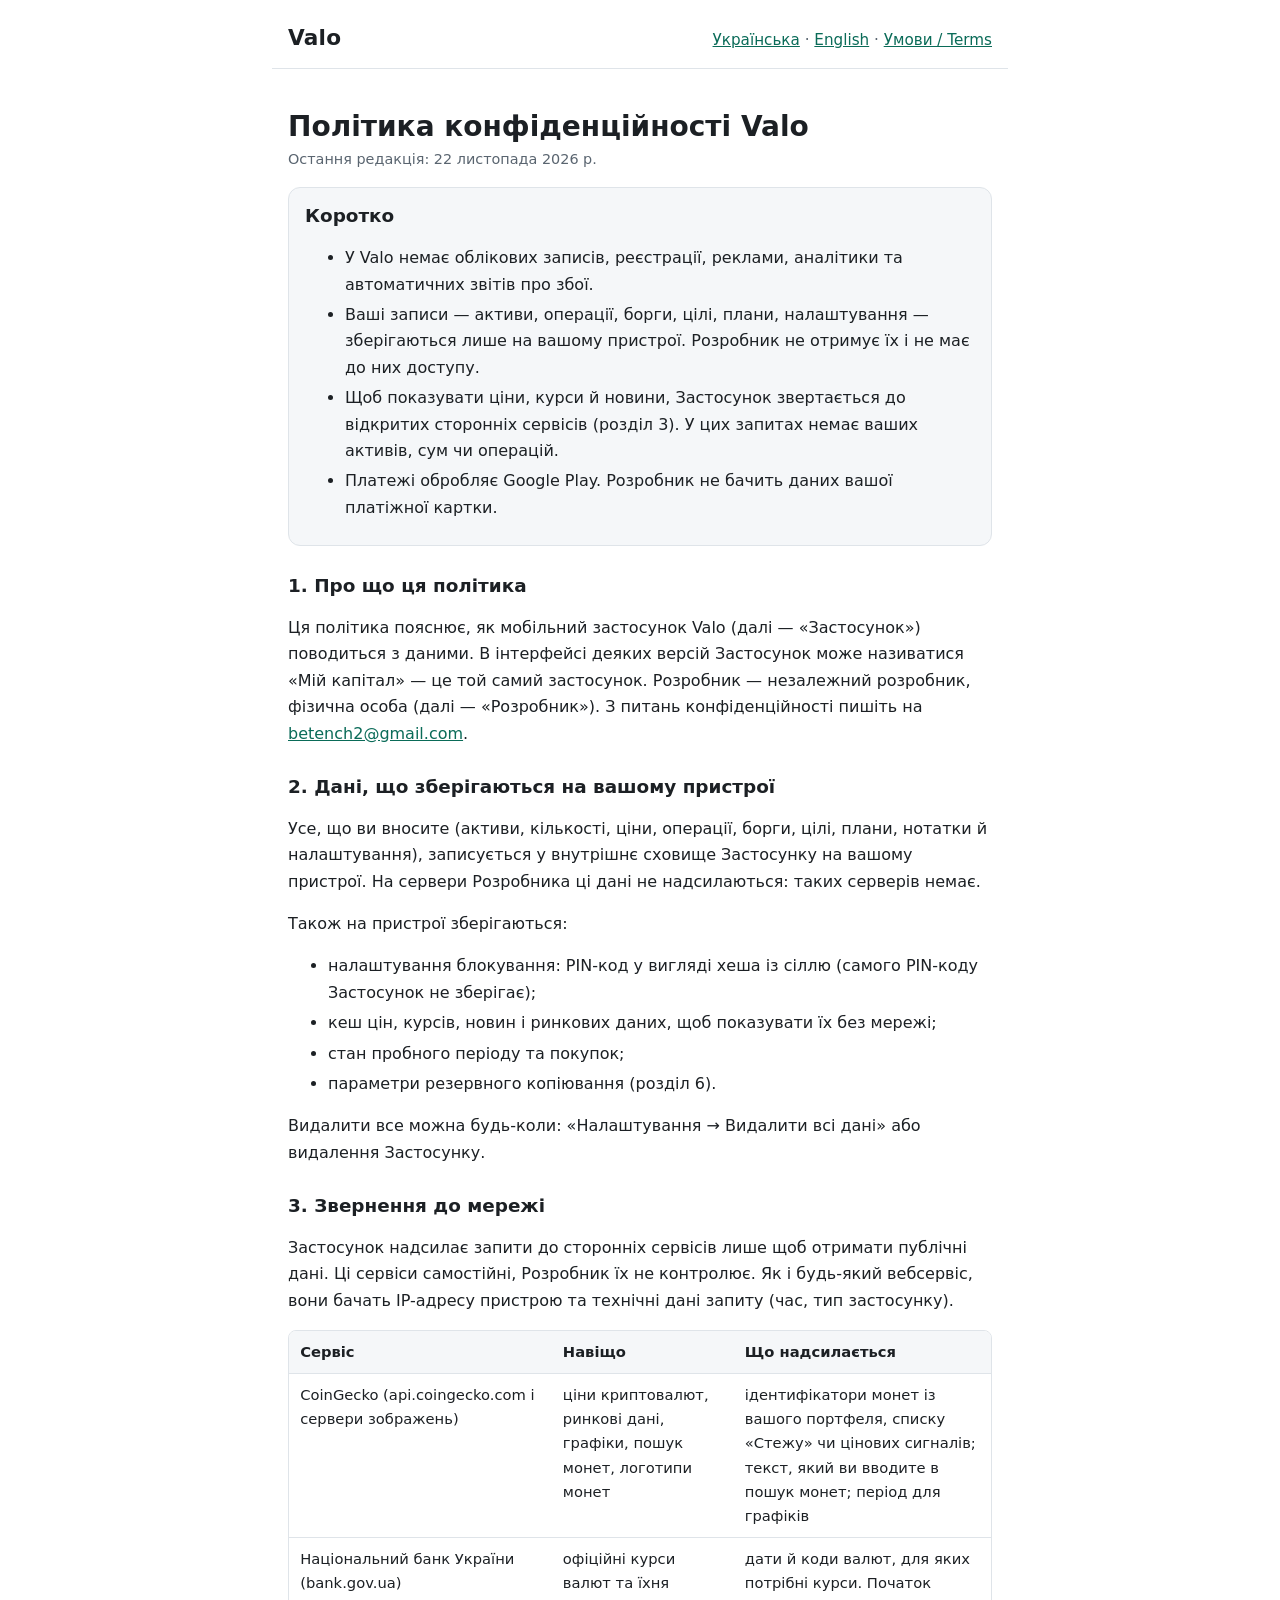
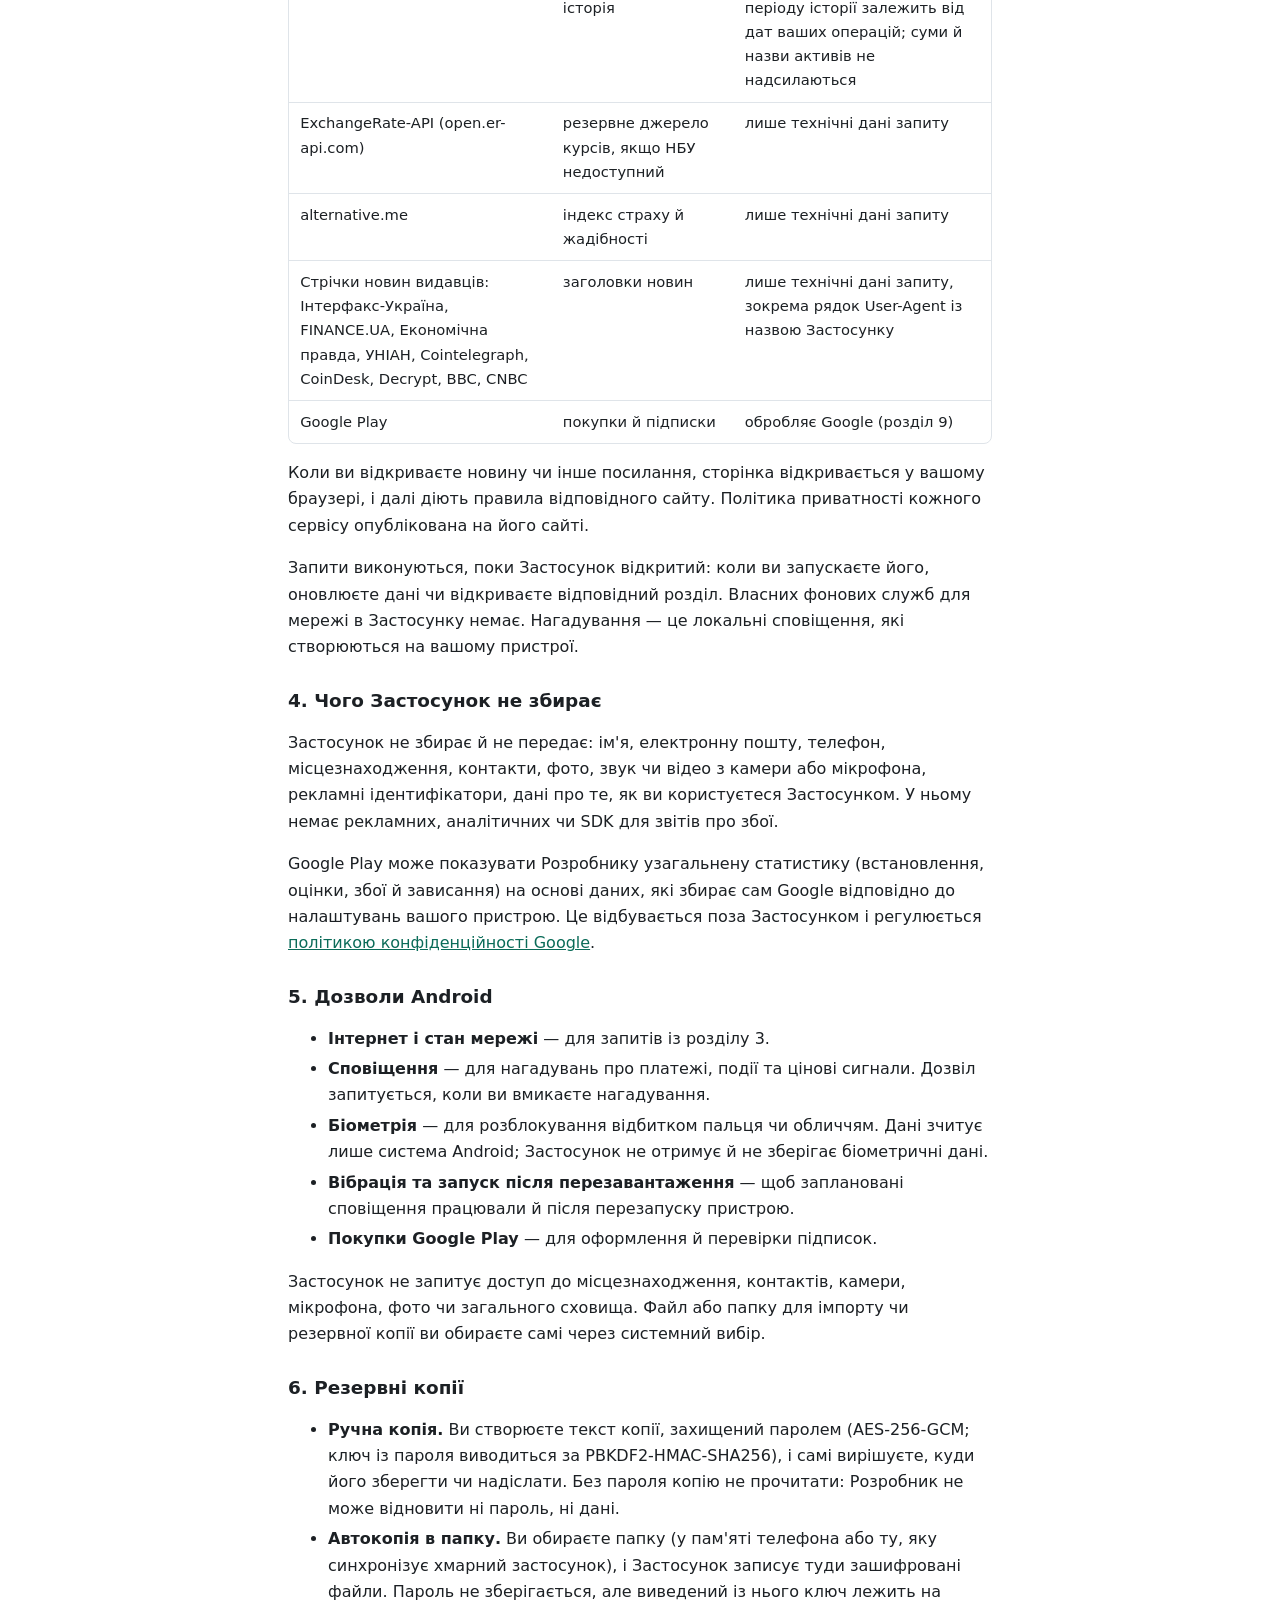
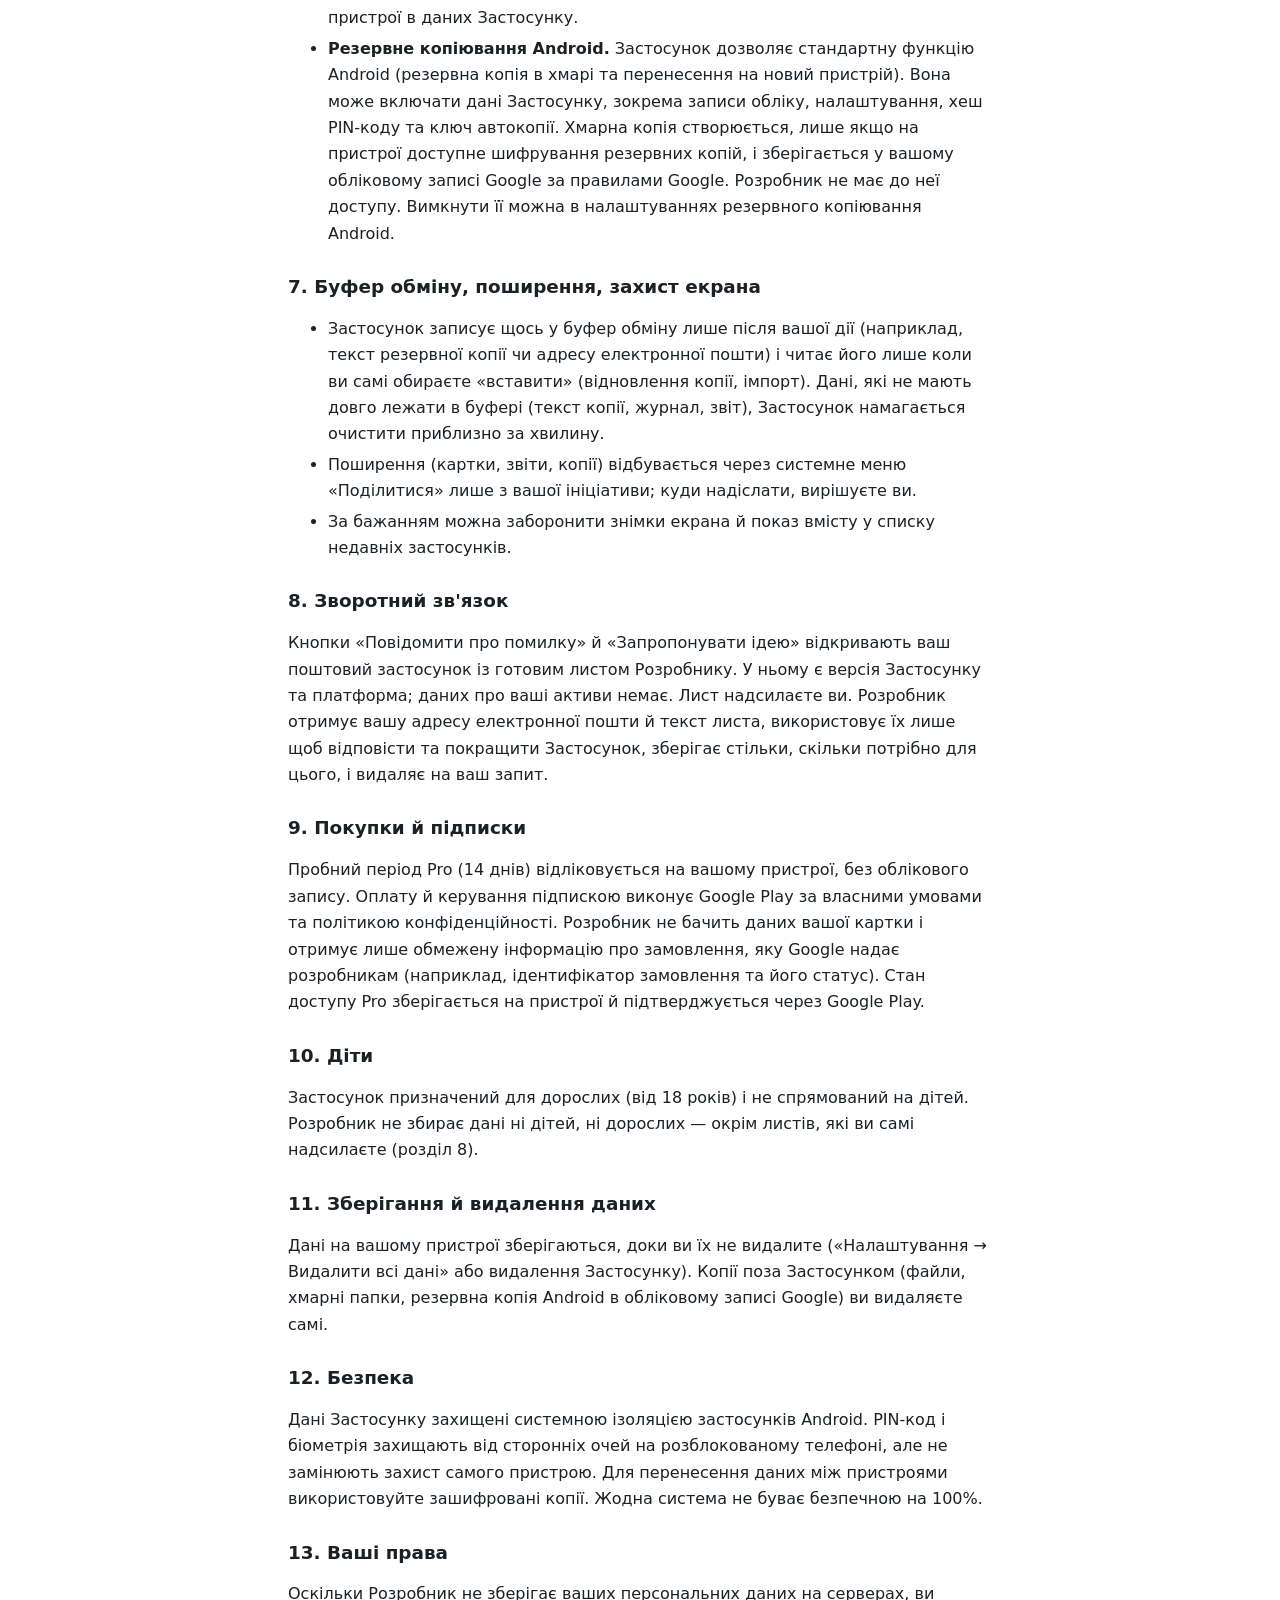
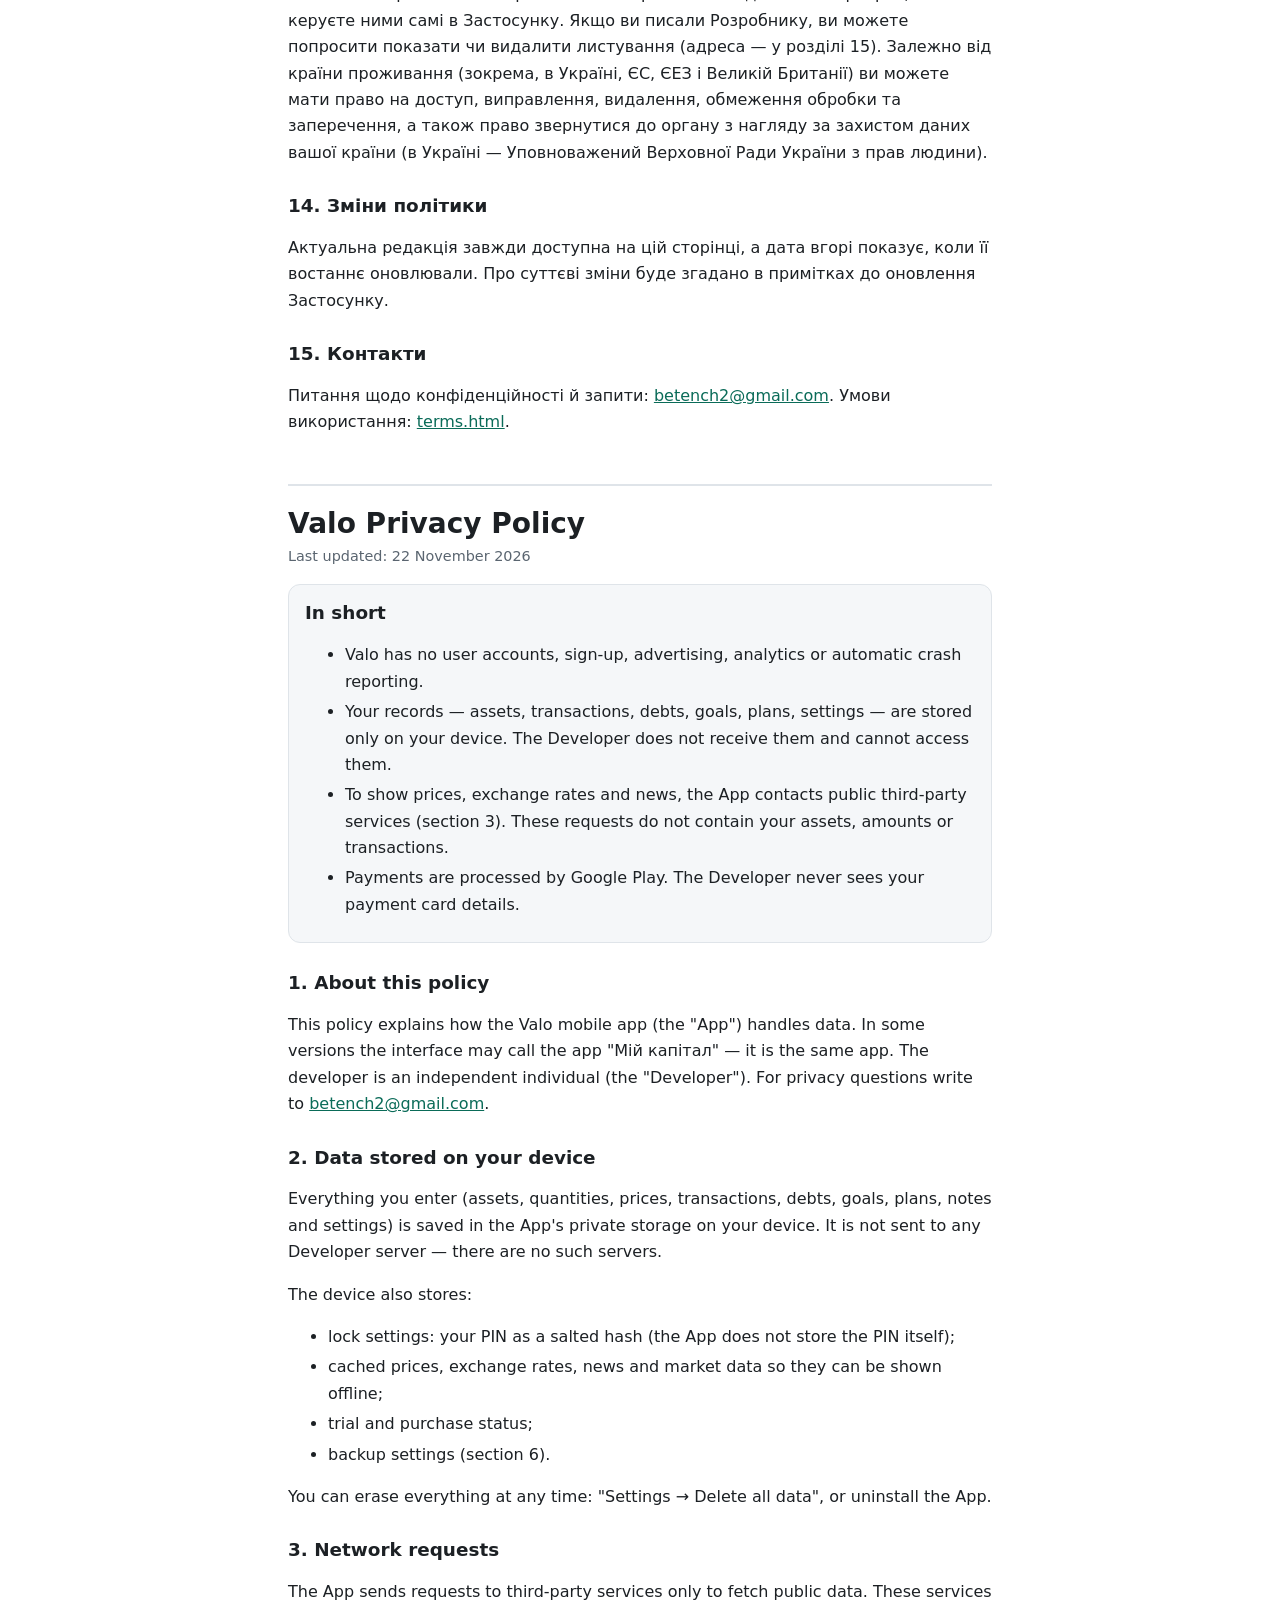
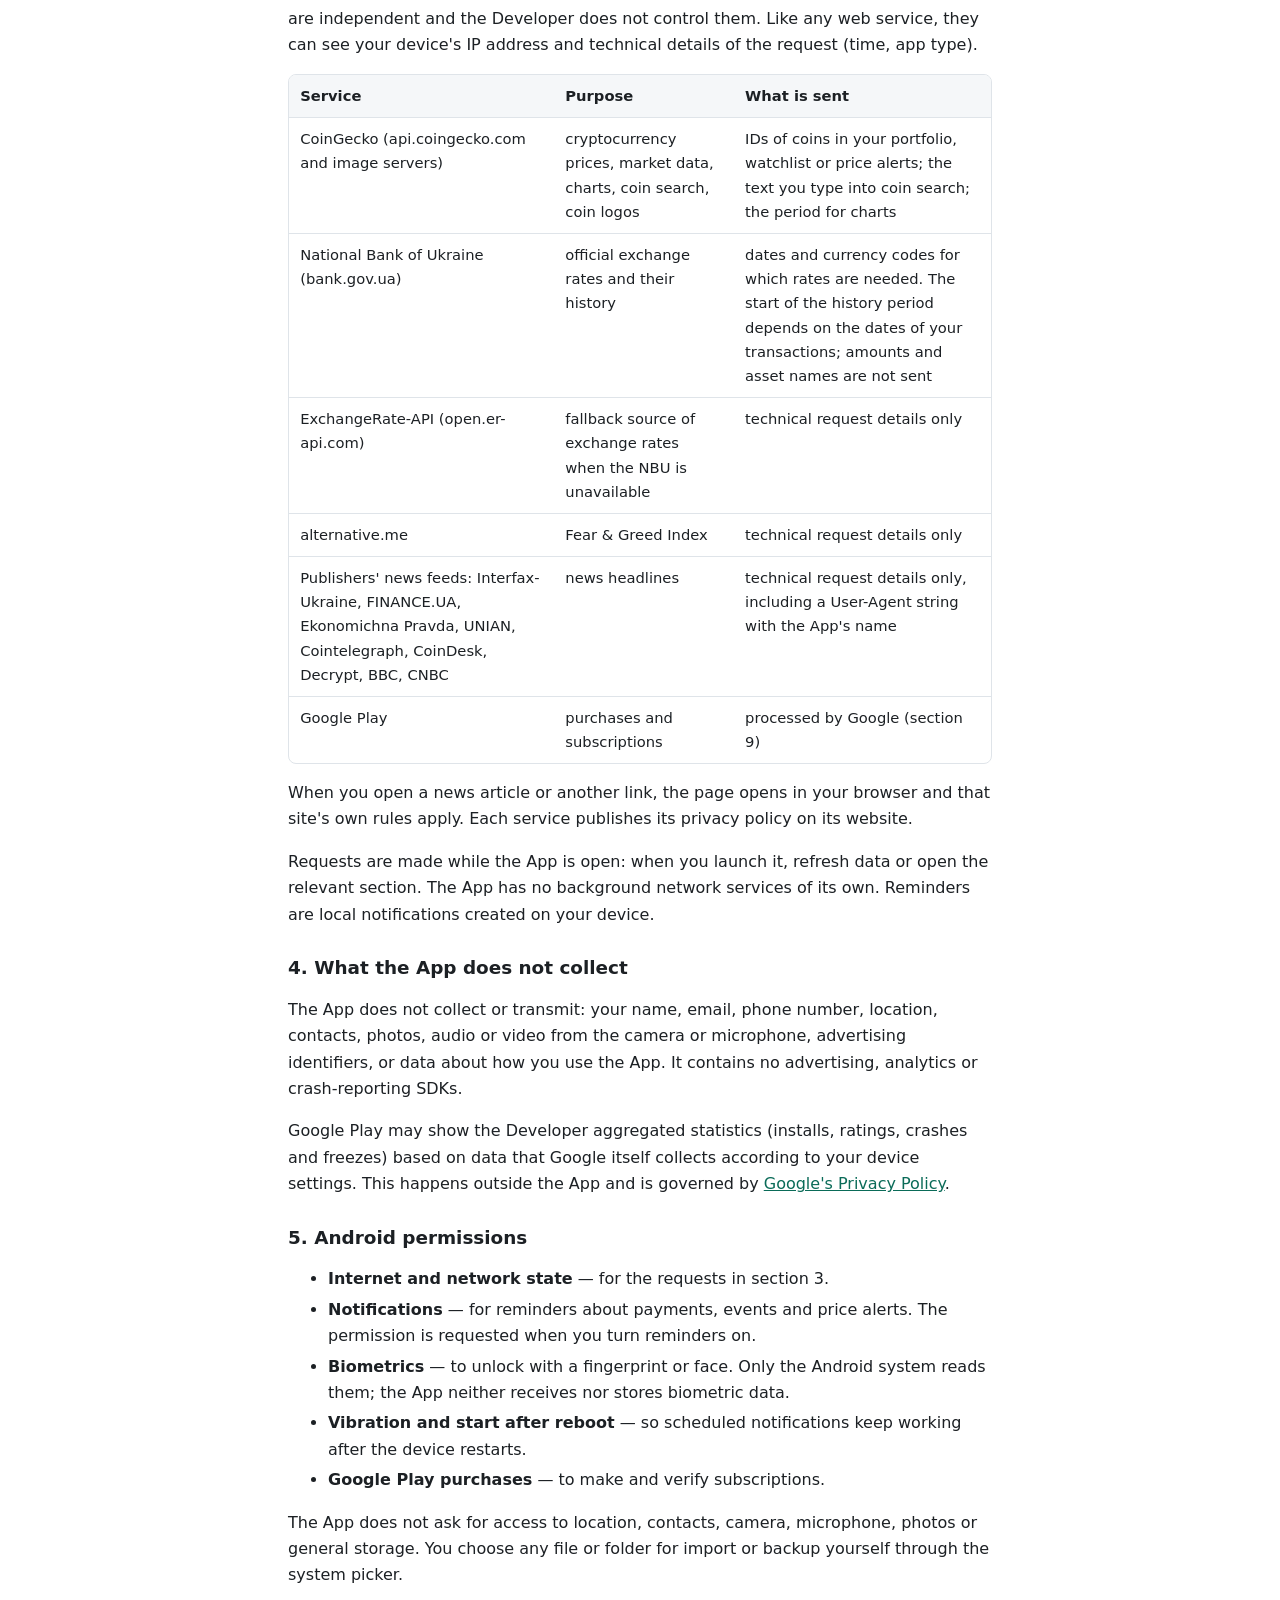
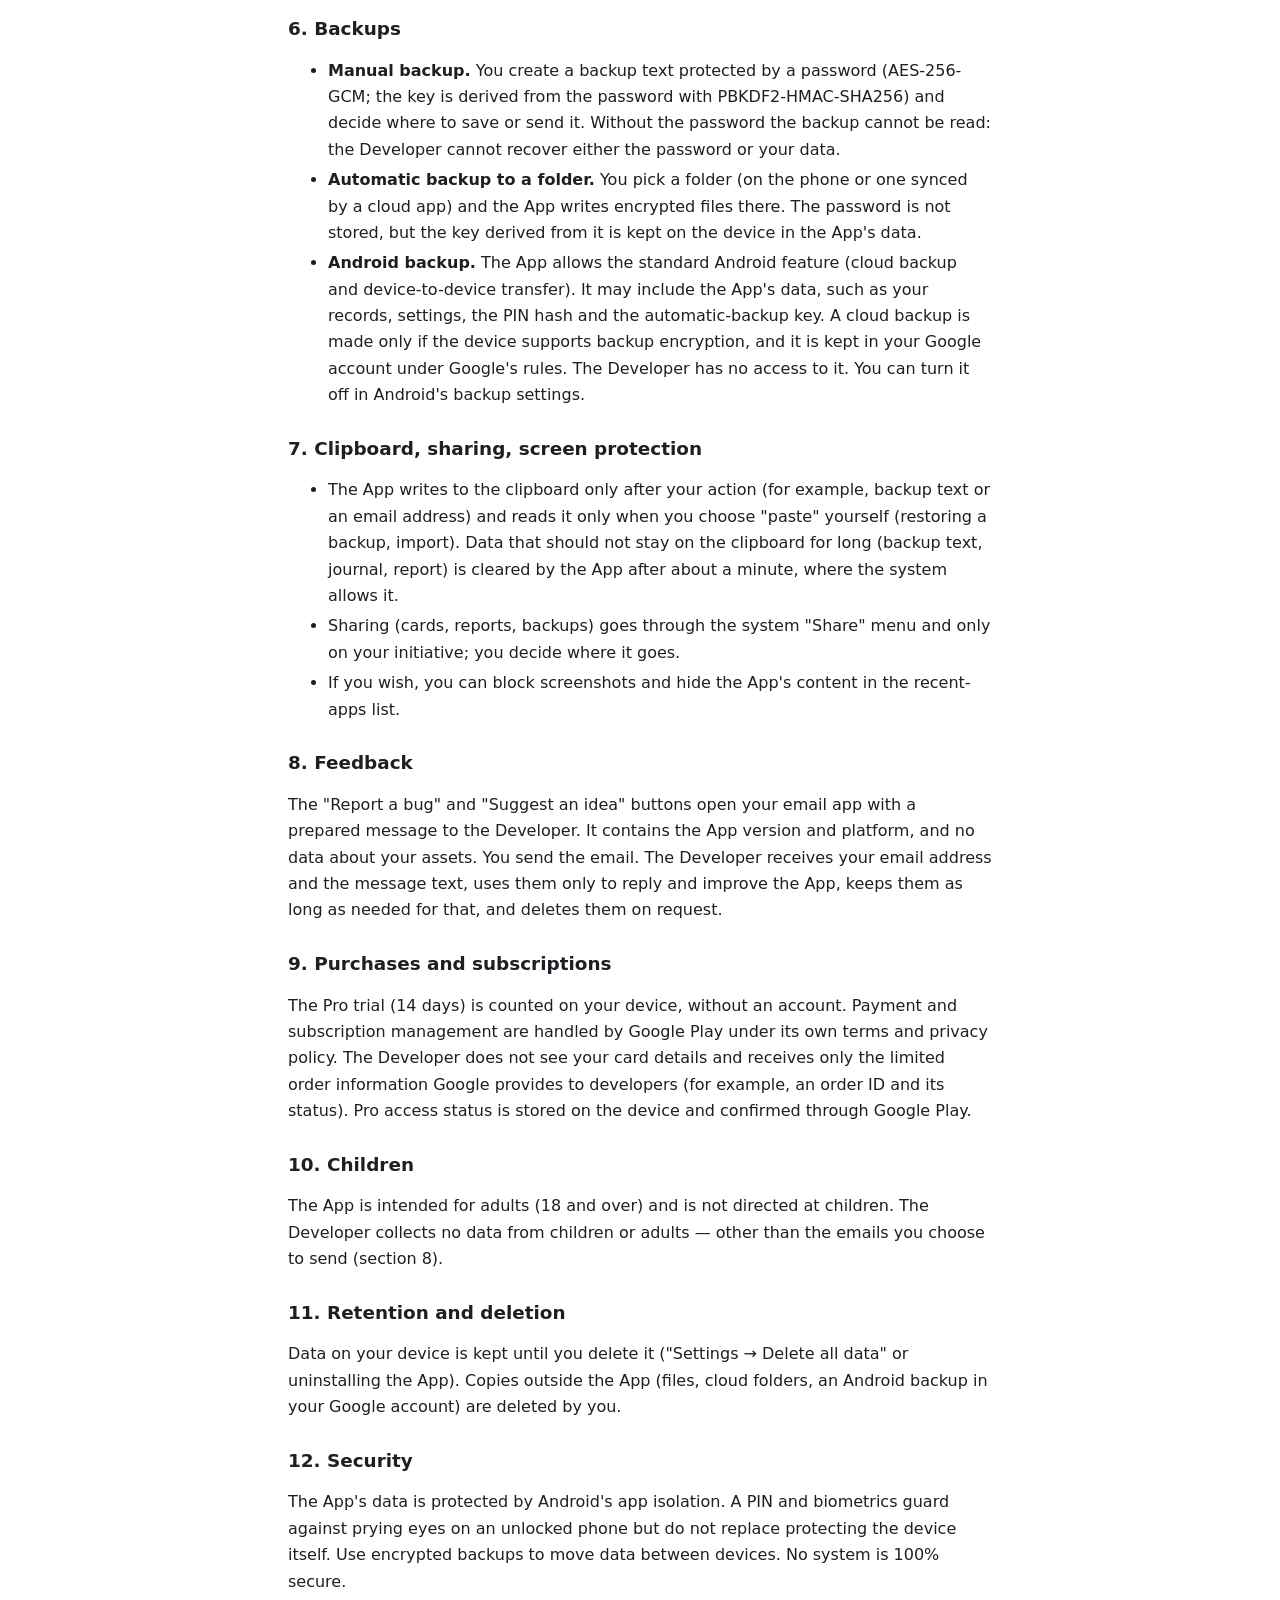
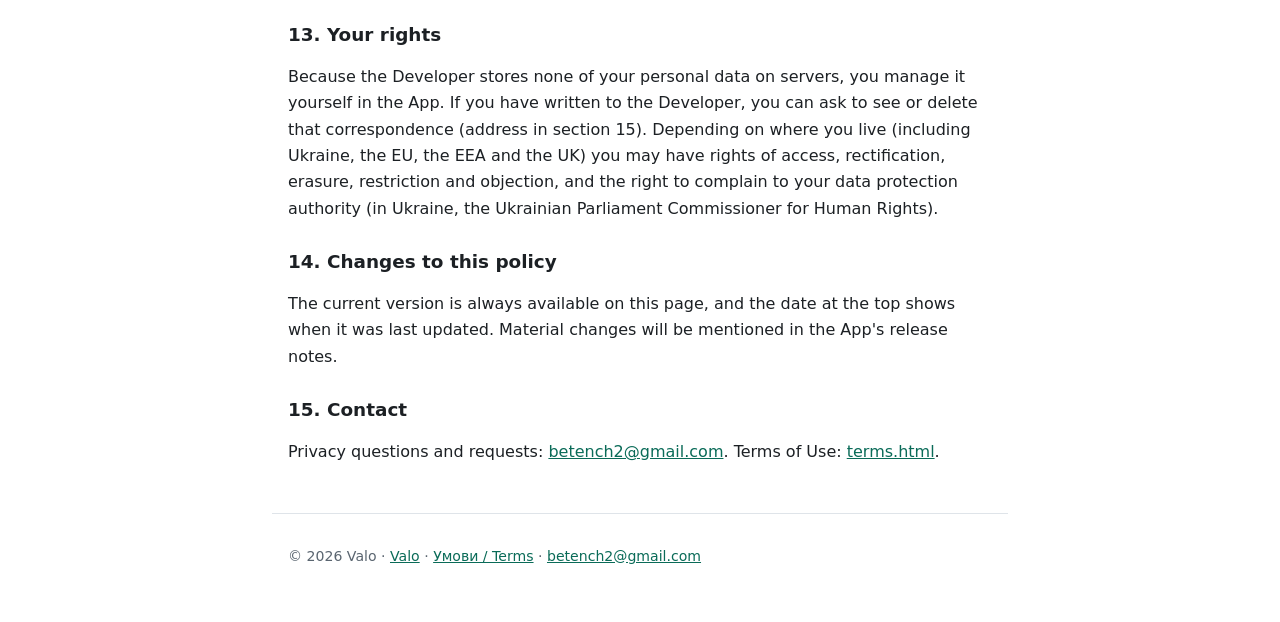
==== privacy.html @ 33ea5a87 "Add Valo privacy policy and terms of use (uk/en) Static bilingual pages for GitHub Pages: index, pri" ====
<!doctype html>
<html lang="uk">
<head>
<meta charset="utf-8">
<meta name="viewport" content="width=device-width, initial-scale=1">
<title>Політика конфіденційності / Privacy Policy — Valo</title>
<meta name="description" content="Політика конфіденційності застосунку Valo. Privacy Policy of the Valo app.">
<link rel="stylesheet" href="style.css">
</head>
<body>
<header>
  <p class="brand"><a href="./">Valo</a></p>
  <nav aria-label="Navigation">
    <a href="#uk">Українська</a> · <a href="#en">English</a> · <a href="terms.html">Умови / Terms</a>
  </nav>
</header>

<main>

<section id="uk" lang="uk">
  <h1>Політика конфіденційності Valo</h1>
  <p class="meta">Остання редакція: 22 листопада 2026 р.</p>

  <div class="summary">
    <h2>Коротко</h2>
    <ul>
      <li>У Valo немає облікових записів, реєстрації, реклами, аналітики та автоматичних звітів про збої.</li>
      <li>Ваші записи — активи, операції, борги, цілі, плани, налаштування — зберігаються лише на вашому пристрої. Розробник не отримує їх і не має до них доступу.</li>
      <li>Щоб показувати ціни, курси й новини, Застосунок звертається до відкритих сторонніх сервісів (розділ 3). У цих запитах немає ваших активів, сум чи операцій.</li>
      <li>Платежі обробляє Google Play. Розробник не бачить даних вашої платіжної картки.</li>
    </ul>
  </div>

  <h2>1. Про що ця політика</h2>
  <p>Ця політика пояснює, як мобільний застосунок Valo (далі — «Застосунок») поводиться з даними. В інтерфейсі деяких версій Застосунок може називатися «Мій капітал» — це той самий застосунок. Розробник — незалежний розробник, фізична особа (далі — «Розробник»). З питань конфіденційності пишіть на <a href="mailto:betench2@gmail.com">betench2@gmail.com</a>.</p>

  <h2>2. Дані, що зберігаються на вашому пристрої</h2>
  <p>Усе, що ви вносите (активи, кількості, ціни, операції, борги, цілі, плани, нотатки й налаштування), записується у внутрішнє сховище Застосунку на вашому пристрої. На сервери Розробника ці дані не надсилаються: таких серверів немає.</p>
  <p>Також на пристрої зберігаються:</p>
  <ul>
    <li>налаштування блокування: PIN-код у вигляді хеша із сіллю (самого PIN-коду Застосунок не зберігає);</li>
    <li>кеш цін, курсів, новин і ринкових даних, щоб показувати їх без мережі;</li>
    <li>стан пробного періоду та покупок;</li>
    <li>параметри резервного копіювання (розділ 6).</li>
  </ul>
  <p>Видалити все можна будь-коли: «Налаштування → Видалити всі дані» або видалення Застосунку.</p>

  <h2>3. Звернення до мережі</h2>
  <p>Застосунок надсилає запити до сторонніх сервісів лише щоб отримати публічні дані. Ці сервіси самостійні, Розробник їх не контролює. Як і будь-який вебсервіс, вони бачать IP-адресу пристрою та технічні дані запиту (час, тип застосунку).</p>
  <div class="table-wrap">
    <table>
      <thead>
        <tr><th>Сервіс</th><th>Навіщо</th><th>Що надсилається</th></tr>
      </thead>
      <tbody>
        <tr>
          <td>CoinGecko (api.coingecko.com і сервери зображень)</td>
          <td>ціни криптовалют, ринкові дані, графіки, пошук монет, логотипи монет</td>
          <td>ідентифікатори монет із вашого портфеля, списку «Стежу» чи цінових сигналів; текст, який ви вводите в пошук монет; період для графіків</td>
        </tr>
        <tr>
          <td>Національний банк України (bank.gov.ua)</td>
          <td>офіційні курси валют та їхня історія</td>
          <td>дати й коди валют, для яких потрібні курси. Початок періоду історії залежить від дат ваших операцій; суми й назви активів не надсилаються</td>
        </tr>
        <tr>
          <td>ExchangeRate-API (open.er-api.com)</td>
          <td>резервне джерело курсів, якщо НБУ недоступний</td>
          <td>лише технічні дані запиту</td>
        </tr>
        <tr>
          <td>alternative.me</td>
          <td>індекс страху й жадібності</td>
          <td>лише технічні дані запиту</td>
        </tr>
        <tr>
          <td>Стрічки новин видавців: Інтерфакс-Україна, FINANCE.UA, Економічна правда, УНІАН, Cointelegraph, CoinDesk, Decrypt, BBC, CNBC</td>
          <td>заголовки новин</td>
          <td>лише технічні дані запиту, зокрема рядок User-Agent із назвою Застосунку</td>
        </tr>
        <tr>
          <td>Google Play</td>
          <td>покупки й підписки</td>
          <td>обробляє Google (розділ 9)</td>
        </tr>
      </tbody>
    </table>
  </div>
  <p>Коли ви відкриваєте новину чи інше посилання, сторінка відкривається у вашому браузері, і далі діють правила відповідного сайту. Політика приватності кожного сервісу опублікована на його сайті.</p>
  <p>Запити виконуються, поки Застосунок відкритий: коли ви запускаєте його, оновлюєте дані чи відкриваєте відповідний розділ. Власних фонових служб для мережі в Застосунку немає. Нагадування — це локальні сповіщення, які створюються на вашому пристрої.</p>

  <h2>4. Чого Застосунок не збирає</h2>
  <p>Застосунок не збирає й не передає: ім'я, електронну пошту, телефон, місцезнаходження, контакти, фото, звук чи відео з камери або мікрофона, рекламні ідентифікатори, дані про те, як ви користуєтеся Застосунком. У ньому немає рекламних, аналітичних чи SDK для звітів про збої.</p>
  <p>Google Play може показувати Розробнику узагальнену статистику (встановлення, оцінки, збої й зависання) на основі даних, які збирає сам Google відповідно до налаштувань вашого пристрою. Це відбувається поза Застосунком і регулюється <a href="https://policies.google.com/privacy">політикою конфіденційності Google</a>.</p>

  <h2>5. Дозволи Android</h2>
  <ul>
    <li><strong>Інтернет і стан мережі</strong> — для запитів із розділу 3.</li>
    <li><strong>Сповіщення</strong> — для нагадувань про платежі, події та цінові сигнали. Дозвіл запитується, коли ви вмикаєте нагадування.</li>
    <li><strong>Біометрія</strong> — для розблокування відбитком пальця чи обличчям. Дані зчитує лише система Android; Застосунок не отримує й не зберігає біометричні дані.</li>
    <li><strong>Вібрація та запуск після перезавантаження</strong> — щоб заплановані сповіщення працювали й після перезапуску пристрою.</li>
    <li><strong>Покупки Google Play</strong> — для оформлення й перевірки підписок.</li>
  </ul>
  <p>Застосунок не запитує доступ до місцезнаходження, контактів, камери, мікрофона, фото чи загального сховища. Файл або папку для імпорту чи резервної копії ви обираєте самі через системний вибір.</p>

  <h2>6. Резервні копії</h2>
  <ul>
    <li><strong>Ручна копія.</strong> Ви створюєте текст копії, захищений паролем (AES-256-GCM; ключ із пароля виводиться за PBKDF2-HMAC-SHA256), і самі вирішуєте, куди його зберегти чи надіслати. Без пароля копію не прочитати: Розробник не може відновити ні пароль, ні дані.</li>
    <li><strong>Автокопія в папку.</strong> Ви обираєте папку (у пам'яті телефона або ту, яку синхронізує хмарний застосунок), і Застосунок записує туди зашифровані файли. Пароль не зберігається, але виведений із нього ключ лежить на пристрої в даних Застосунку.</li>
    <li><strong>Резервне копіювання Android.</strong> Застосунок дозволяє стандартну функцію Android (резервна копія в хмарі та перенесення на новий пристрій). Вона може включати дані Застосунку, зокрема записи обліку, налаштування, хеш PIN-коду та ключ автокопії. Хмарна копія створюється, лише якщо на пристрої доступне шифрування резервних копій, і зберігається у вашому обліковому записі Google за правилами Google. Розробник не має до неї доступу. Вимкнути її можна в налаштуваннях резервного копіювання Android.</li>
  </ul>

  <h2>7. Буфер обміну, поширення, захист екрана</h2>
  <ul>
    <li>Застосунок записує щось у буфер обміну лише після вашої дії (наприклад, текст резервної копії чи адресу електронної пошти) і читає його лише коли ви самі обираєте «вставити» (відновлення копії, імпорт). Дані, які не мають довго лежати в буфері (текст копії, журнал, звіт), Застосунок намагається очистити приблизно за хвилину.</li>
    <li>Поширення (картки, звіти, копії) відбувається через системне меню «Поділитися» лише з вашої ініціативи; куди надіслати, вирішуєте ви.</li>
    <li>За бажанням можна заборонити знімки екрана й показ вмісту у списку недавніх застосунків.</li>
  </ul>

  <h2>8. Зворотний зв'язок</h2>
  <p>Кнопки «Повідомити про помилку» й «Запропонувати ідею» відкривають ваш поштовий застосунок із готовим листом Розробнику. У ньому є версія Застосунку та платформа; даних про ваші активи немає. Лист надсилаєте ви. Розробник отримує вашу адресу електронної пошти й текст листа, використовує їх лише щоб відповісти та покращити Застосунок, зберігає стільки, скільки потрібно для цього, і видаляє на ваш запит.</p>

  <h2>9. Покупки й підписки</h2>
  <p>Пробний період Pro (14 днів) відліковується на вашому пристрої, без облікового запису. Оплату й керування підпискою виконує Google Play за власними умовами та політикою конфіденційності. Розробник не бачить даних вашої картки і отримує лише обмежену інформацію про замовлення, яку Google надає розробникам (наприклад, ідентифікатор замовлення та його статус). Стан доступу Pro зберігається на пристрої й підтверджується через Google Play.</p>

  <h2>10. Діти</h2>
  <p>Застосунок призначений для дорослих (від 18 років) і не спрямований на дітей. Розробник не збирає дані ні дітей, ні дорослих — окрім листів, які ви самі надсилаєте (розділ 8).</p>

  <h2>11. Зберігання й видалення даних</h2>
  <p>Дані на вашому пристрої зберігаються, доки ви їх не видалите («Налаштування → Видалити всі дані» або видалення Застосунку). Копії поза Застосунком (файли, хмарні папки, резервна копія Android в обліковому записі Google) ви видаляєте самі.</p>

  <h2>12. Безпека</h2>
  <p>Дані Застосунку захищені системною ізоляцією застосунків Android. PIN-код і біометрія захищають від сторонніх очей на розблокованому телефоні, але не замінюють захист самого пристрою. Для перенесення даних між пристроями використовуйте зашифровані копії. Жодна система не буває безпечною на 100%.</p>

  <h2>13. Ваші права</h2>
  <p>Оскільки Розробник не зберігає ваших персональних даних на серверах, ви керуєте ними самі в Застосунку. Якщо ви писали Розробнику, ви можете попросити показати чи видалити листування (адреса — у розділі 15). Залежно від країни проживання (зокрема, в Україні, ЄС, ЄЕЗ і Великій Британії) ви можете мати право на доступ, виправлення, видалення, обмеження обробки та заперечення, а також право звернутися до органу з нагляду за захистом даних вашої країни (в Україні — Уповноважений Верховної Ради України з прав людини).</p>

  <h2>14. Зміни політики</h2>
  <p>Актуальна редакція завжди доступна на цій сторінці, а дата вгорі показує, коли її востаннє оновлювали. Про суттєві зміни буде згадано в примітках до оновлення Застосунку.</p>

  <h2>15. Контакти</h2>
  <p>Питання щодо конфіденційності й запити: <a href="mailto:betench2@gmail.com">betench2@gmail.com</a>. Умови використання: <a href="terms.html">terms.html</a>.</p>
</section>

<hr class="lang">

<section id="en" lang="en">
  <h1>Valo Privacy Policy</h1>
  <p class="meta">Last updated: 22 November 2026</p>

  <div class="summary">
    <h2>In short</h2>
    <ul>
      <li>Valo has no user accounts, sign-up, advertising, analytics or automatic crash reporting.</li>
      <li>Your records — assets, transactions, debts, goals, plans, settings — are stored only on your device. The Developer does not receive them and cannot access them.</li>
      <li>To show prices, exchange rates and news, the App contacts public third-party services (section 3). These requests do not contain your assets, amounts or transactions.</li>
      <li>Payments are processed by Google Play. The Developer never sees your payment card details.</li>
    </ul>
  </div>

  <h2>1. About this policy</h2>
  <p>This policy explains how the Valo mobile app (the "App") handles data. In some versions the interface may call the app "Мій капітал" — it is the same app. The developer is an independent individual (the "Developer"). For privacy questions write to <a href="mailto:betench2@gmail.com">betench2@gmail.com</a>.</p>

  <h2>2. Data stored on your device</h2>
  <p>Everything you enter (assets, quantities, prices, transactions, debts, goals, plans, notes and settings) is saved in the App's private storage on your device. It is not sent to any Developer server — there are no such servers.</p>
  <p>The device also stores:</p>
  <ul>
    <li>lock settings: your PIN as a salted hash (the App does not store the PIN itself);</li>
    <li>cached prices, exchange rates, news and market data so they can be shown offline;</li>
    <li>trial and purchase status;</li>
    <li>backup settings (section 6).</li>
  </ul>
  <p>You can erase everything at any time: "Settings → Delete all data", or uninstall the App.</p>

  <h2>3. Network requests</h2>
  <p>The App sends requests to third-party services only to fetch public data. These services are independent and the Developer does not control them. Like any web service, they can see your device's IP address and technical details of the request (time, app type).</p>
  <div class="table-wrap">
    <table>
      <thead>
        <tr><th>Service</th><th>Purpose</th><th>What is sent</th></tr>
      </thead>
      <tbody>
        <tr>
          <td>CoinGecko (api.coingecko.com and image servers)</td>
          <td>cryptocurrency prices, market data, charts, coin search, coin logos</td>
          <td>IDs of coins in your portfolio, watchlist or price alerts; the text you type into coin search; the period for charts</td>
        </tr>
        <tr>
          <td>National Bank of Ukraine (bank.gov.ua)</td>
          <td>official exchange rates and their history</td>
          <td>dates and currency codes for which rates are needed. The start of the history period depends on the dates of your transactions; amounts and asset names are not sent</td>
        </tr>
        <tr>
          <td>ExchangeRate-API (open.er-api.com)</td>
          <td>fallback source of exchange rates when the NBU is unavailable</td>
          <td>technical request details only</td>
        </tr>
        <tr>
          <td>alternative.me</td>
          <td>Fear &amp; Greed Index</td>
          <td>technical request details only</td>
        </tr>
        <tr>
          <td>Publishers' news feeds: Interfax-Ukraine, FINANCE.UA, Ekonomichna Pravda, UNIAN, Cointelegraph, CoinDesk, Decrypt, BBC, CNBC</td>
          <td>news headlines</td>
          <td>technical request details only, including a User-Agent string with the App's name</td>
        </tr>
        <tr>
          <td>Google Play</td>
          <td>purchases and subscriptions</td>
          <td>processed by Google (section 9)</td>
        </tr>
      </tbody>
    </table>
  </div>
  <p>When you open a news article or another link, the page opens in your browser and that site's own rules apply. Each service publishes its privacy policy on its website.</p>
  <p>Requests are made while the App is open: when you launch it, refresh data or open the relevant section. The App has no background network services of its own. Reminders are local notifications created on your device.</p>

  <h2>4. What the App does not collect</h2>
  <p>The App does not collect or transmit: your name, email, phone number, location, contacts, photos, audio or video from the camera or microphone, advertising identifiers, or data about how you use the App. It contains no advertising, analytics or crash-reporting SDKs.</p>
  <p>Google Play may show the Developer aggregated statistics (installs, ratings, crashes and freezes) based on data that Google itself collects according to your device settings. This happens outside the App and is governed by <a href="https://policies.google.com/privacy">Google's Privacy Policy</a>.</p>

  <h2>5. Android permissions</h2>
  <ul>
    <li><strong>Internet and network state</strong> — for the requests in section 3.</li>
    <li><strong>Notifications</strong> — for reminders about payments, events and price alerts. The permission is requested when you turn reminders on.</li>
    <li><strong>Biometrics</strong> — to unlock with a fingerprint or face. Only the Android system reads them; the App neither receives nor stores biometric data.</li>
    <li><strong>Vibration and start after reboot</strong> — so scheduled notifications keep working after the device restarts.</li>
    <li><strong>Google Play purchases</strong> — to make and verify subscriptions.</li>
  </ul>
  <p>The App does not ask for access to location, contacts, camera, microphone, photos or general storage. You choose any file or folder for import or backup yourself through the system picker.</p>

  <h2>6. Backups</h2>
  <ul>
    <li><strong>Manual backup.</strong> You create a backup text protected by a password (AES-256-GCM; the key is derived from the password with PBKDF2-HMAC-SHA256) and decide where to save or send it. Without the password the backup cannot be read: the Developer cannot recover either the password or your data.</li>
    <li><strong>Automatic backup to a folder.</strong> You pick a folder (on the phone or one synced by a cloud app) and the App writes encrypted files there. The password is not stored, but the key derived from it is kept on the device in the App's data.</li>
    <li><strong>Android backup.</strong> The App allows the standard Android feature (cloud backup and device-to-device transfer). It may include the App's data, such as your records, settings, the PIN hash and the automatic-backup key. A cloud backup is made only if the device supports backup encryption, and it is kept in your Google account under Google's rules. The Developer has no access to it. You can turn it off in Android's backup settings.</li>
  </ul>

  <h2>7. Clipboard, sharing, screen protection</h2>
  <ul>
    <li>The App writes to the clipboard only after your action (for example, backup text or an email address) and reads it only when you choose "paste" yourself (restoring a backup, import). Data that should not stay on the clipboard for long (backup text, journal, report) is cleared by the App after about a minute, where the system allows it.</li>
    <li>Sharing (cards, reports, backups) goes through the system "Share" menu and only on your initiative; you decide where it goes.</li>
    <li>If you wish, you can block screenshots and hide the App's content in the recent-apps list.</li>
  </ul>

  <h2>8. Feedback</h2>
  <p>The "Report a bug" and "Suggest an idea" buttons open your email app with a prepared message to the Developer. It contains the App version and platform, and no data about your assets. You send the email. The Developer receives your email address and the message text, uses them only to reply and improve the App, keeps them as long as needed for that, and deletes them on request.</p>

  <h2>9. Purchases and subscriptions</h2>
  <p>The Pro trial (14 days) is counted on your device, without an account. Payment and subscription management are handled by Google Play under its own terms and privacy policy. The Developer does not see your card details and receives only the limited order information Google provides to developers (for example, an order ID and its status). Pro access status is stored on the device and confirmed through Google Play.</p>

  <h2>10. Children</h2>
  <p>The App is intended for adults (18 and over) and is not directed at children. The Developer collects no data from children or adults — other than the emails you choose to send (section 8).</p>

  <h2>11. Retention and deletion</h2>
  <p>Data on your device is kept until you delete it ("Settings → Delete all data" or uninstalling the App). Copies outside the App (files, cloud folders, an Android backup in your Google account) are deleted by you.</p>

  <h2>12. Security</h2>
  <p>The App's data is protected by Android's app isolation. A PIN and biometrics guard against prying eyes on an unlocked phone but do not replace protecting the device itself. Use encrypted backups to move data between devices. No system is 100% secure.</p>

  <h2>13. Your rights</h2>
  <p>Because the Developer stores none of your personal data on servers, you manage it yourself in the App. If you have written to the Developer, you can ask to see or delete that correspondence (address in section 15). Depending on where you live (including Ukraine, the EU, the EEA and the UK) you may have rights of access, rectification, erasure, restriction and objection, and the right to complain to your data protection authority (in Ukraine, the Ukrainian Parliament Commissioner for Human Rights).</p>

  <h2>14. Changes to this policy</h2>
  <p>The current version is always available on this page, and the date at the top shows when it was last updated. Material changes will be mentioned in the App's release notes.</p>

  <h2>15. Contact</h2>
  <p>Privacy questions and requests: <a href="mailto:betench2@gmail.com">betench2@gmail.com</a>. Terms of Use: <a href="terms.html">terms.html</a>.</p>
</section>

</main>

<footer>
  <p>© 2026 Valo · <a href="./">Valo</a> · <a href="terms.html">Умови / Terms</a> · <a href="mailto:betench2@gmail.com">betench2@gmail.com</a></p>
</footer>
</body>
</html>
---- style.css ----
:root {
  color-scheme: light dark;
  --bg: #ffffff;
  --fg: #1c2024;
  --muted: #5a6570;
  --line: #dfe4e9;
  --card: #f5f7f9;
  --accent: #0a6b58;
}

@media (prefers-color-scheme: dark) {
  :root {
    --bg: #0e1316;
    --fg: #e7ecef;
    --muted: #98a4ae;
    --line: #25303a;
    --card: #151c21;
    --accent: #52d3b3;
  }
}

* { box-sizing: border-box; }

html { -webkit-text-size-adjust: 100%; }

body {
  margin: 0;
  background: var(--bg);
  color: var(--fg);
  font: 16px/1.65 system-ui, -apple-system, "Segoe UI", Roboto, "Helvetica Neue", Arial, sans-serif;
}

header, main, footer {
  max-width: 46rem;
  margin: 0 auto;
  padding-left: 1rem;
  padding-right: 1rem;
}

header {
  display: flex;
  flex-wrap: wrap;
  align-items: baseline;
  justify-content: space-between;
  gap: .5rem 1rem;
  padding-top: 1.25rem;
  padding-bottom: .75rem;
  border-bottom: 1px solid var(--line);
}

.brand { margin: 0; font-size: 1.35rem; font-weight: 800; letter-spacing: .01em; }
.brand a { color: var(--fg); text-decoration: none; }

nav { font-size: .95rem; color: var(--muted); }

a { color: var(--accent); }
a:focus-visible { outline: 3px solid var(--accent); outline-offset: 2px; border-radius: 2px; }

main { padding-top: 1.25rem; padding-bottom: 2rem; }

h1 { font-size: 1.75rem; line-height: 1.25; margin: 1.25rem 0 .25rem; }
h2 { font-size: 1.15rem; line-height: 1.35; margin: 1.75rem 0 .5rem; }

p, li { overflow-wrap: anywhere; }
li { margin: .25rem 0; }

.meta { color: var(--muted); font-size: .9rem; margin: 0 0 1rem; }

.summary {
  background: var(--card);
  border: 1px solid var(--line);
  border-radius: .75rem;
  padding: .25rem 1rem .5rem;
  margin: 1rem 0;
}
.summary h2 { margin-top: .75rem; }

.table-wrap { overflow-x: auto; margin: .75rem 0; border: 1px solid var(--line); border-radius: .5rem; }
table { border-collapse: collapse; width: 100%; min-width: 34rem; font-size: .92rem; }
th, td { text-align: left; vertical-align: top; padding: .55rem .7rem; border-bottom: 1px solid var(--line); }
th { background: var(--card); }
tr:last-child td { border-bottom: 0; }

hr.lang { border: 0; border-top: 2px solid var(--line); margin: 3rem 0 1rem; }

.cards { display: grid; gap: .75rem; margin: 1.25rem 0; }
.card {
  display: block;
  padding: 1rem 1.1rem;
  background: var(--card);
  border: 1px solid var(--line);
  border-radius: .75rem;
  text-decoration: none;
  color: var(--fg);
}
.card strong { display: block; color: var(--accent); }
.card span { color: var(--muted); font-size: .92rem; }

footer {
  padding-top: 1rem;
  padding-bottom: 2.5rem;
  border-top: 1px solid var(--line);
  color: var(--muted);
  font-size: .88rem;
}
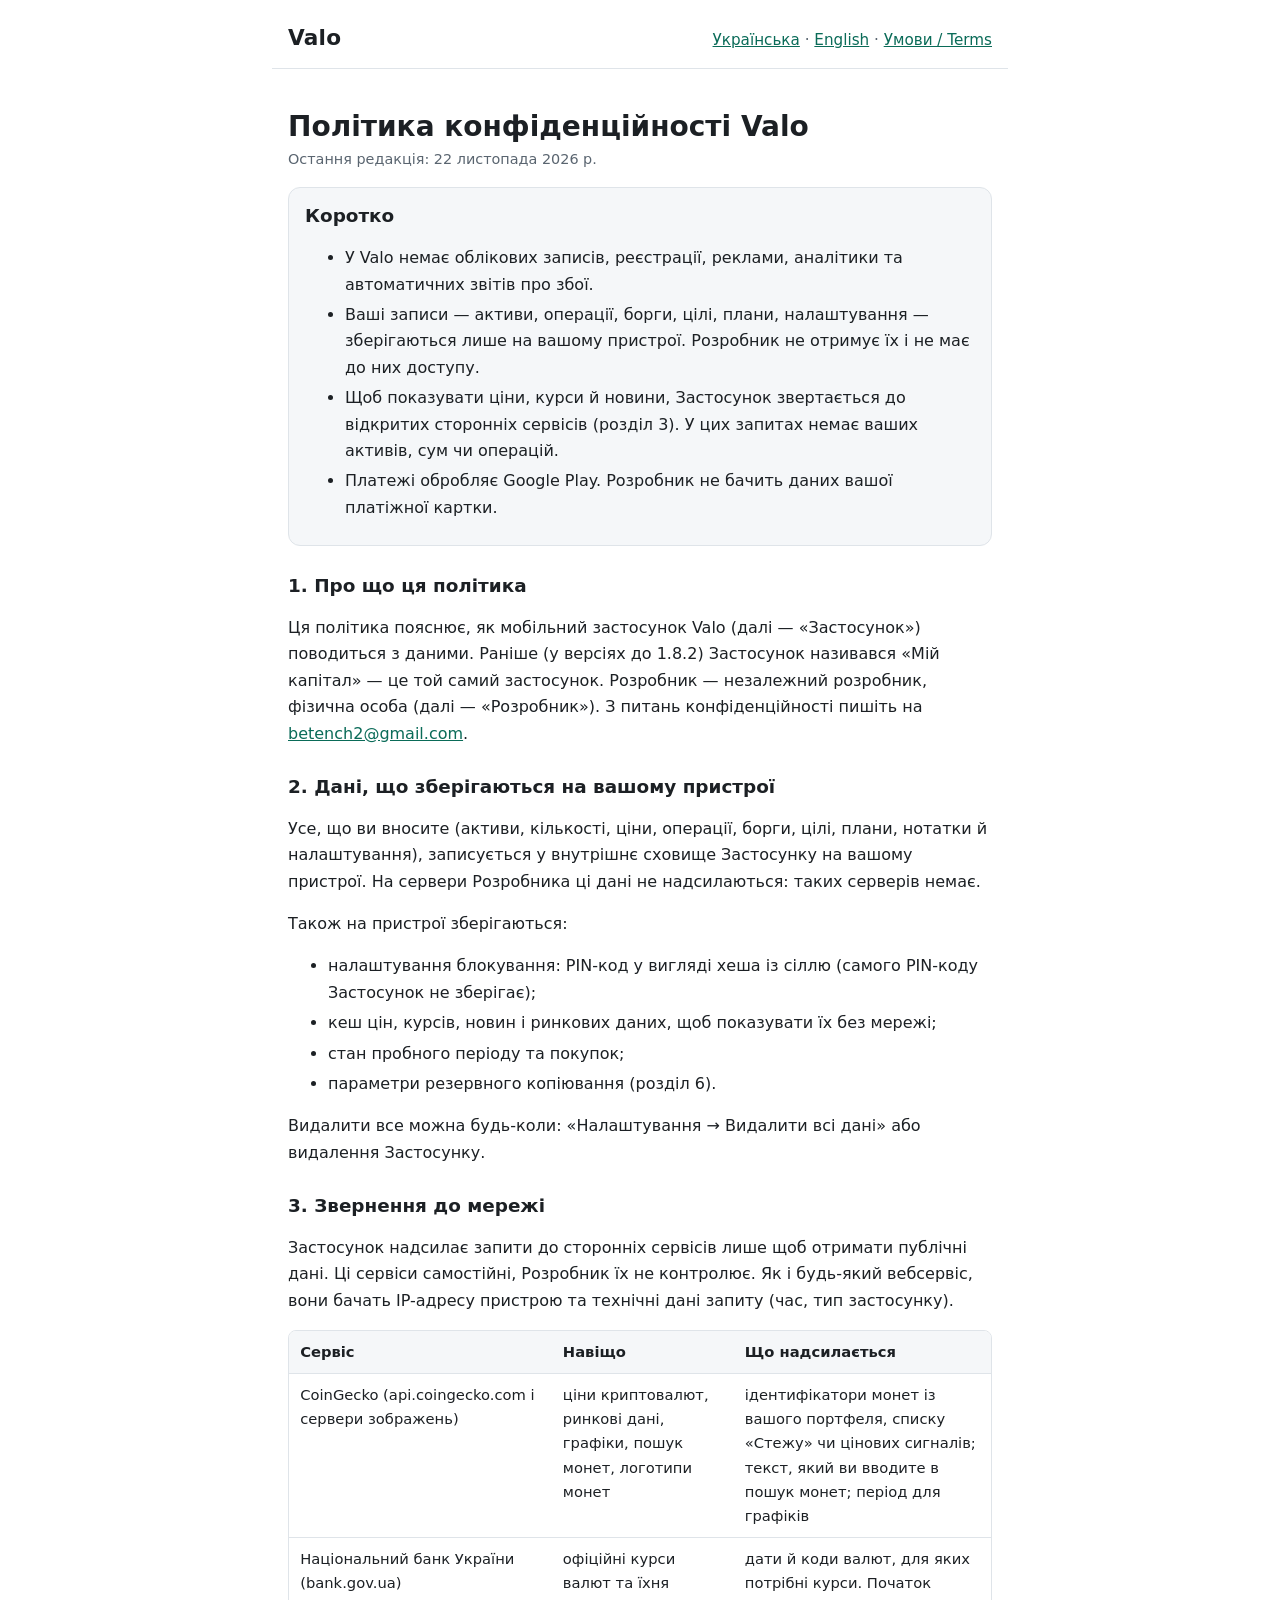
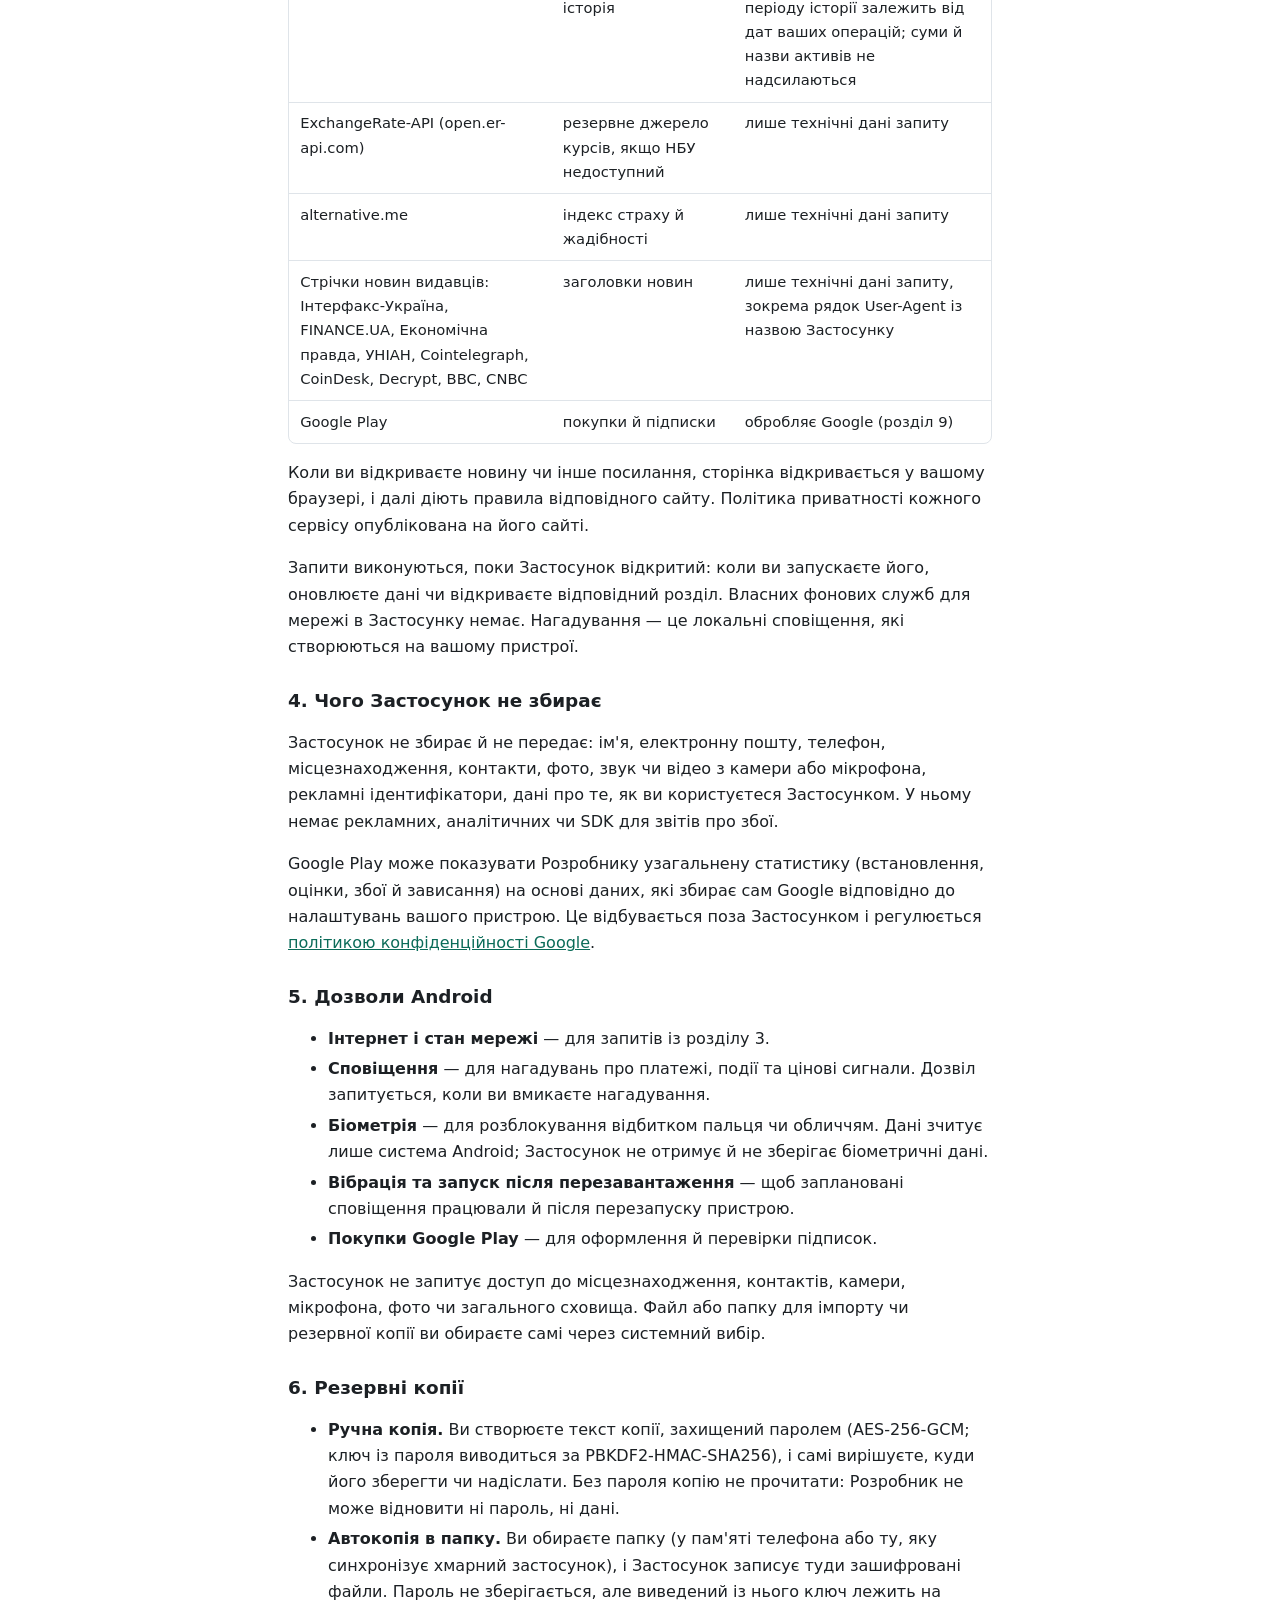
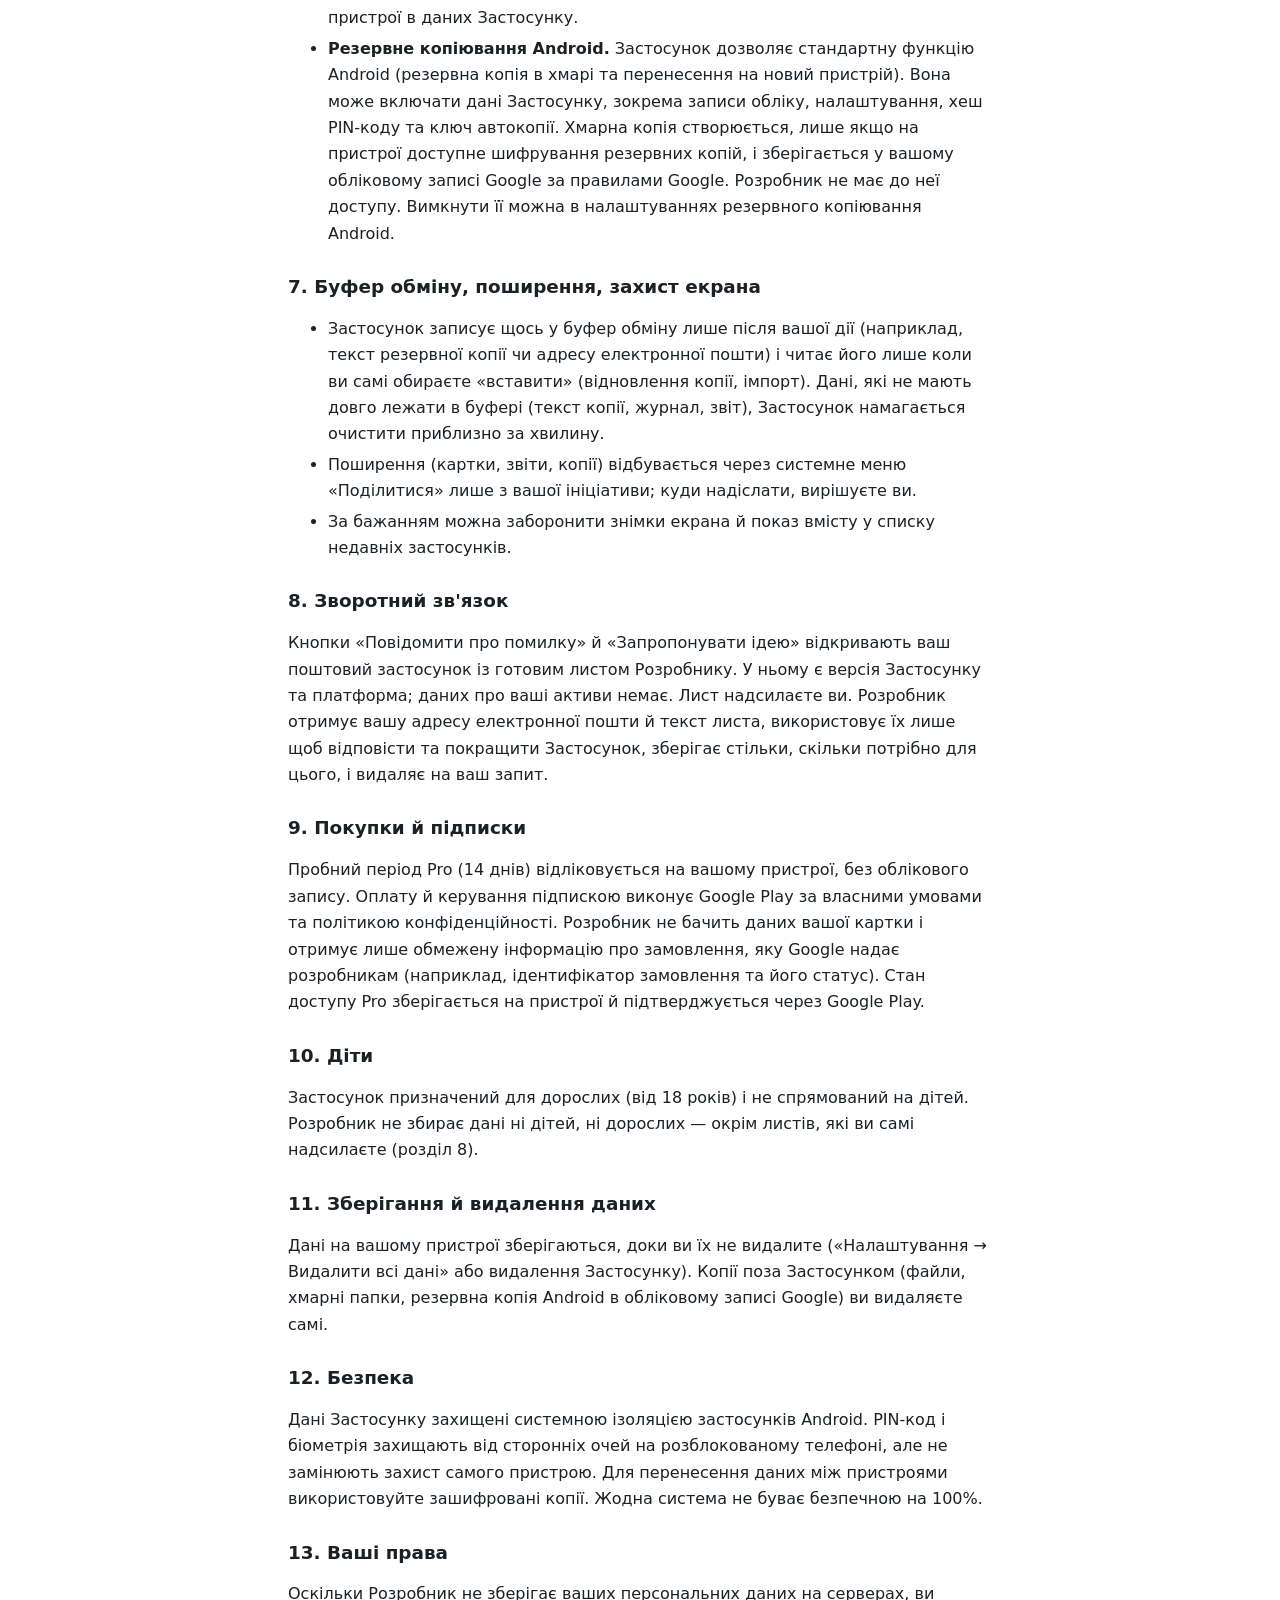
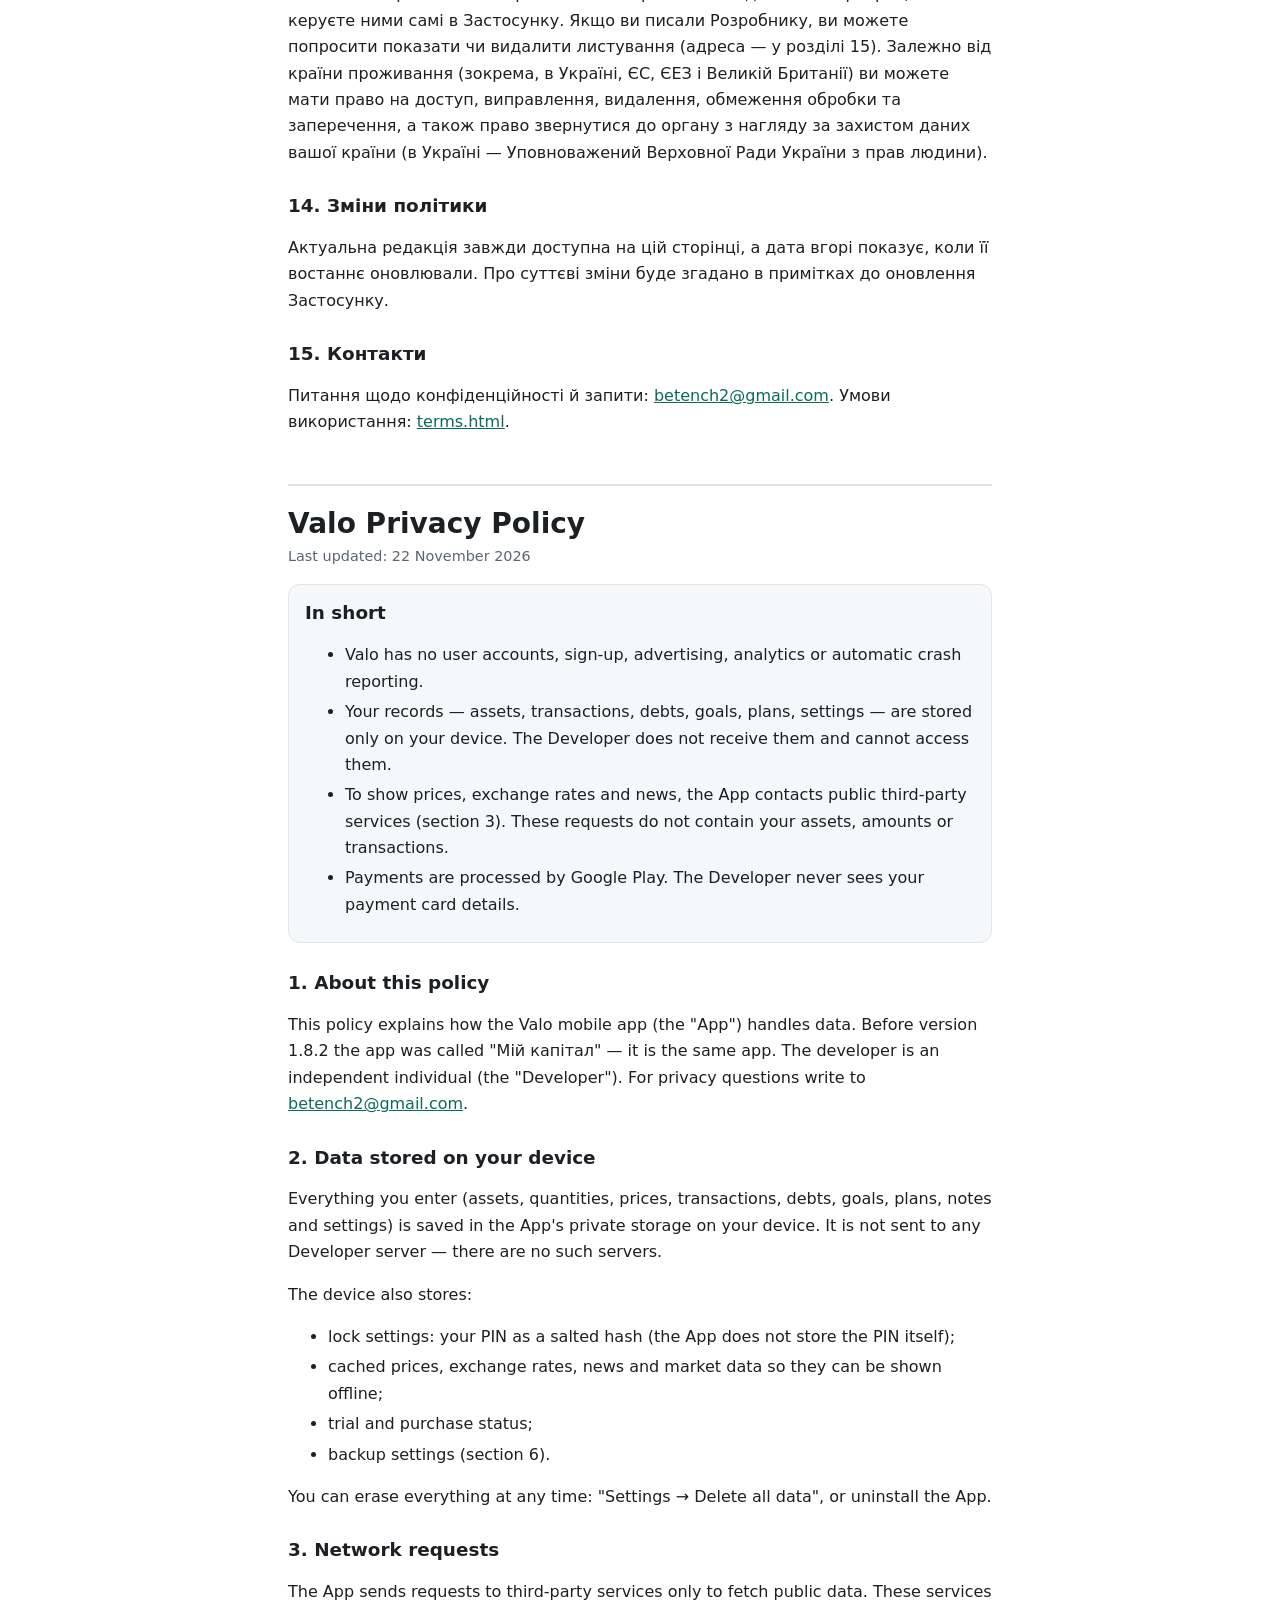
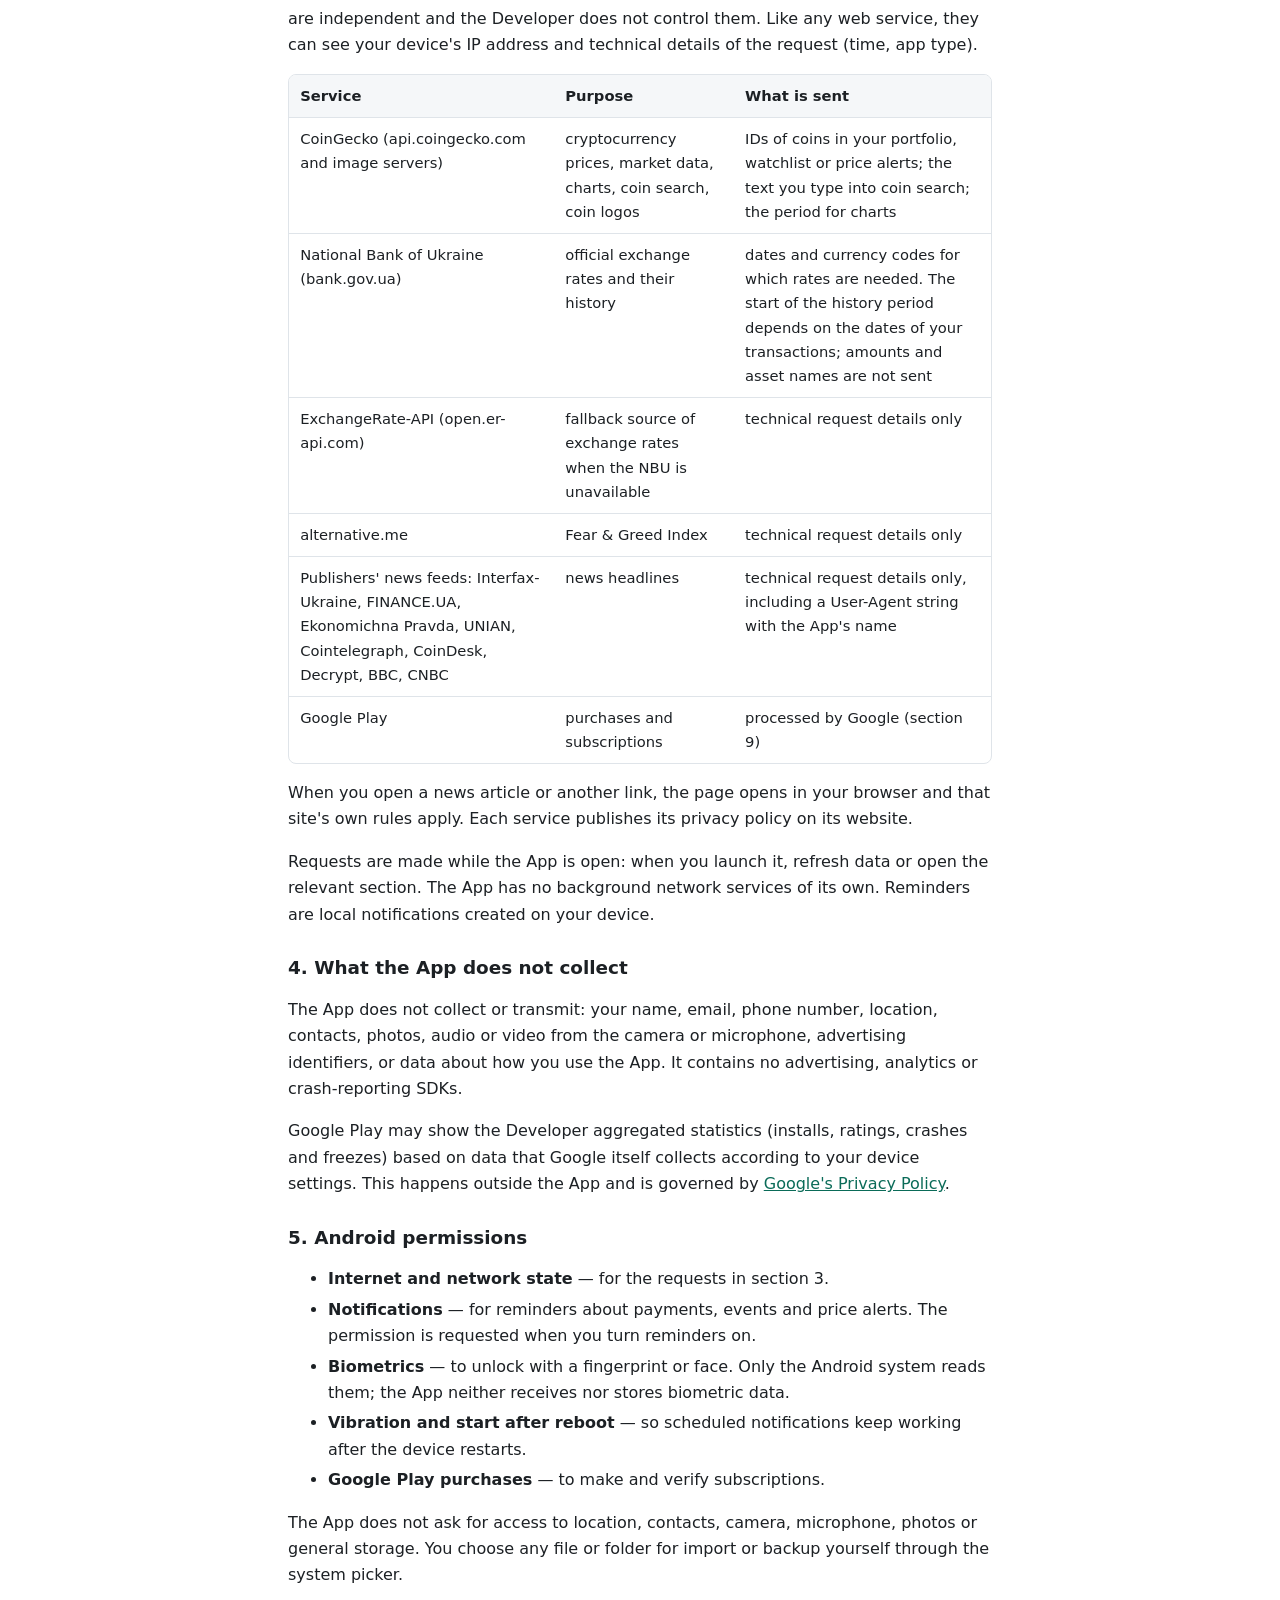
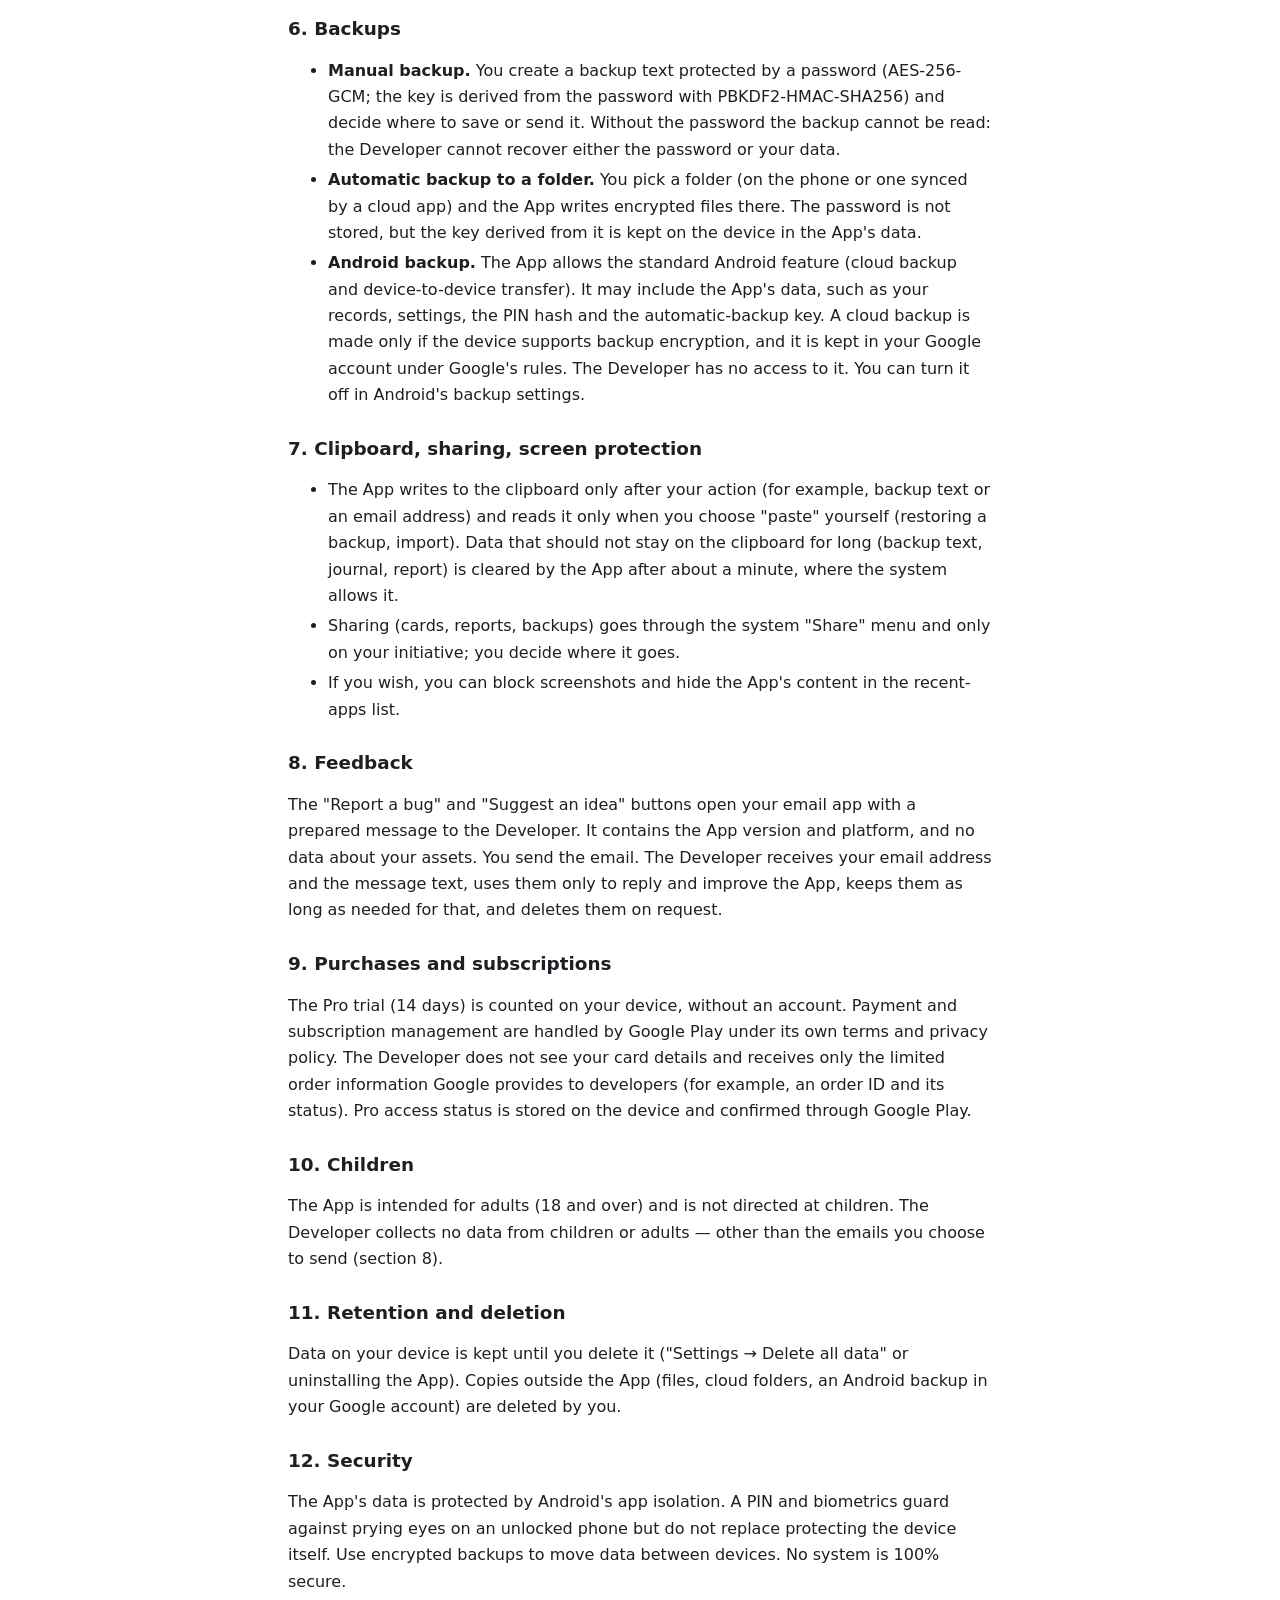
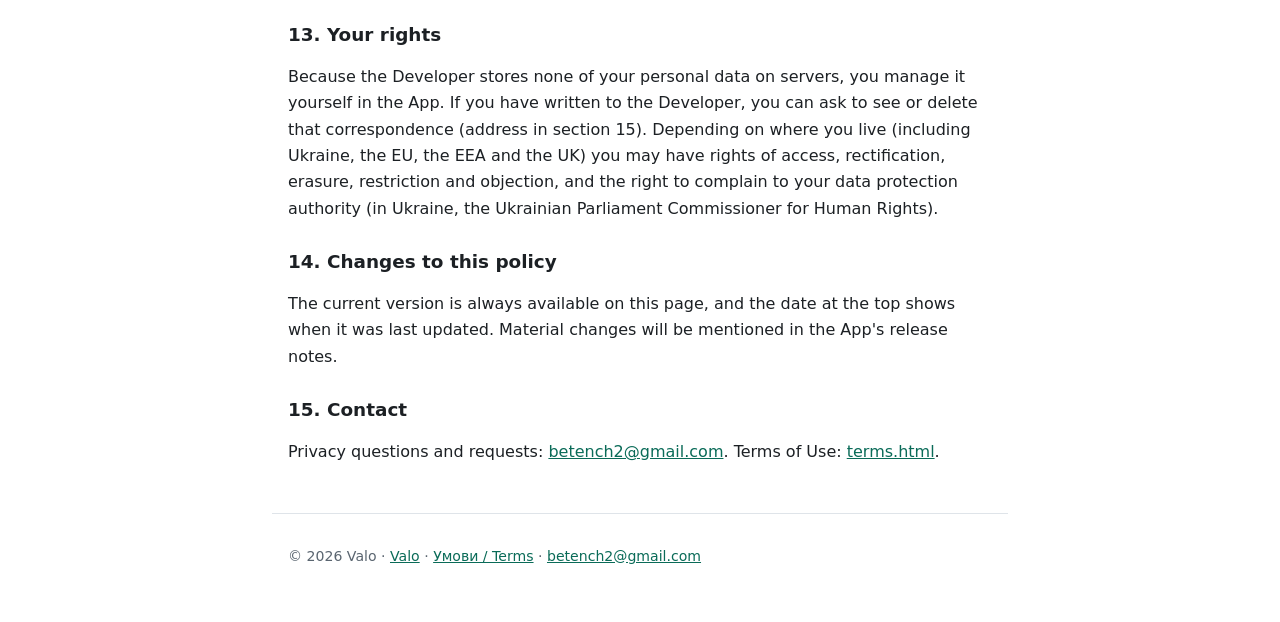
==== commit d35a6495: "Policy and terms: the app is now named Valo (earlier versions: Мій капітал) Co-Authored-By: Claude S" ====
--- a/privacy.html
+++ b/privacy.html
@@ -32,7 +32,7 @@
   </div>
 
   <h2>1. Про що ця політика</h2>
-  <p>Ця політика пояснює, як мобільний застосунок Valo (далі — «Застосунок») поводиться з даними. В інтерфейсі деяких версій Застосунок може називатися «Мій капітал» — це той самий застосунок. Розробник — незалежний розробник, фізична особа (далі — «Розробник»). З питань конфіденційності пишіть на <a href="mailto:betench2@gmail.com">betench2@gmail.com</a>.</p>
+  <p>Ця політика пояснює, як мобільний застосунок Valo (далі — «Застосунок») поводиться з даними. Раніше (у версіях до 1.8.2) Застосунок називався «Мій капітал» — це той самий застосунок. Розробник — незалежний розробник, фізична особа (далі — «Розробник»). З питань конфіденційності пишіть на <a href="mailto:betench2@gmail.com">betench2@gmail.com</a>.</p>
 
   <h2>2. Дані, що зберігаються на вашому пристрої</h2>
   <p>Усе, що ви вносите (активи, кількості, ціни, операції, борги, цілі, плани, нотатки й налаштування), записується у внутрішнє сховище Застосунку на вашому пристрої. На сервери Розробника ці дані не надсилаються: таких серверів немає.</p>
@@ -159,7 +159,7 @@
   </div>
 
   <h2>1. About this policy</h2>
-  <p>This policy explains how the Valo mobile app (the "App") handles data. In some versions the interface may call the app "Мій капітал" — it is the same app. The developer is an independent individual (the "Developer"). For privacy questions write to <a href="mailto:betench2@gmail.com">betench2@gmail.com</a>.</p>
+  <p>This policy explains how the Valo mobile app (the "App") handles data. Before version 1.8.2 the app was called "Мій капітал" — it is the same app. The developer is an independent individual (the "Developer"). For privacy questions write to <a href="mailto:betench2@gmail.com">betench2@gmail.com</a>.</p>
 
   <h2>2. Data stored on your device</h2>
   <p>Everything you enter (assets, quantities, prices, transactions, debts, goals, plans, notes and settings) is saved in the App's private storage on your device. It is not sent to any Developer server — there are no such servers.</p>
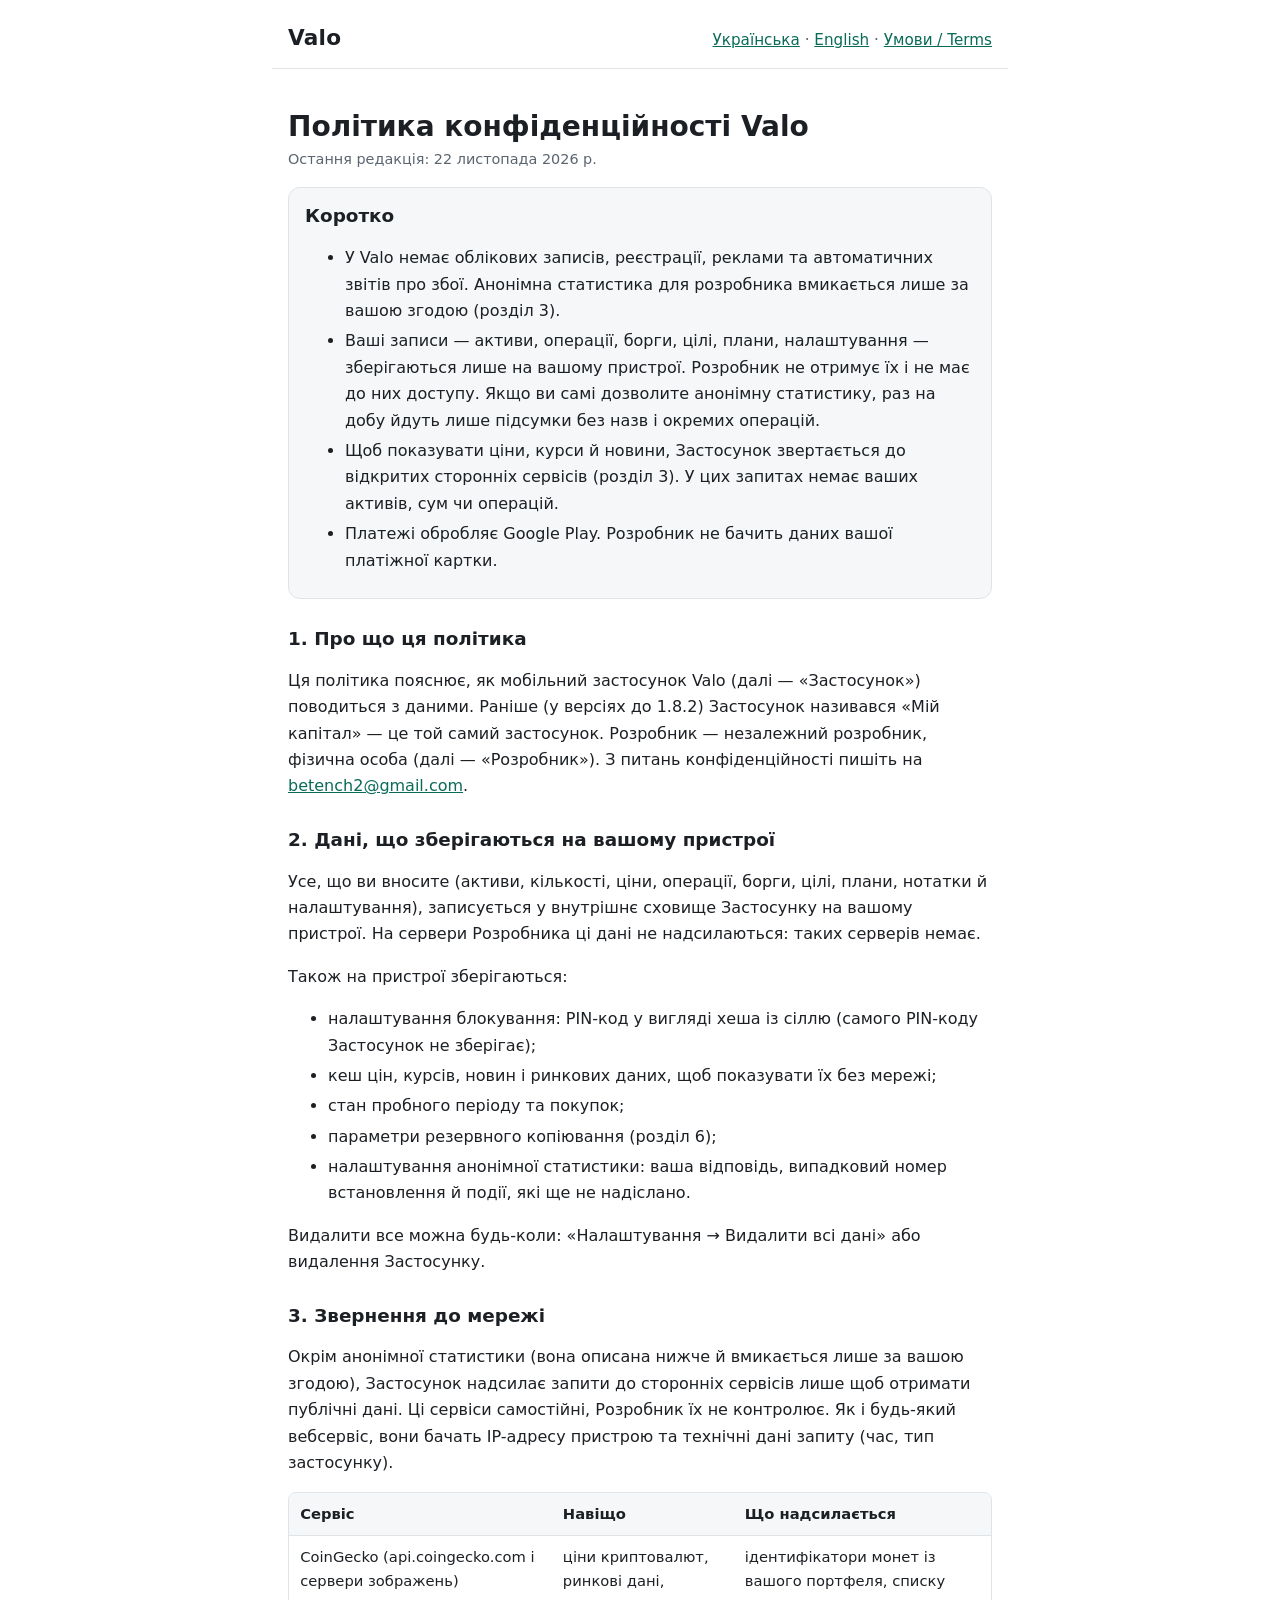
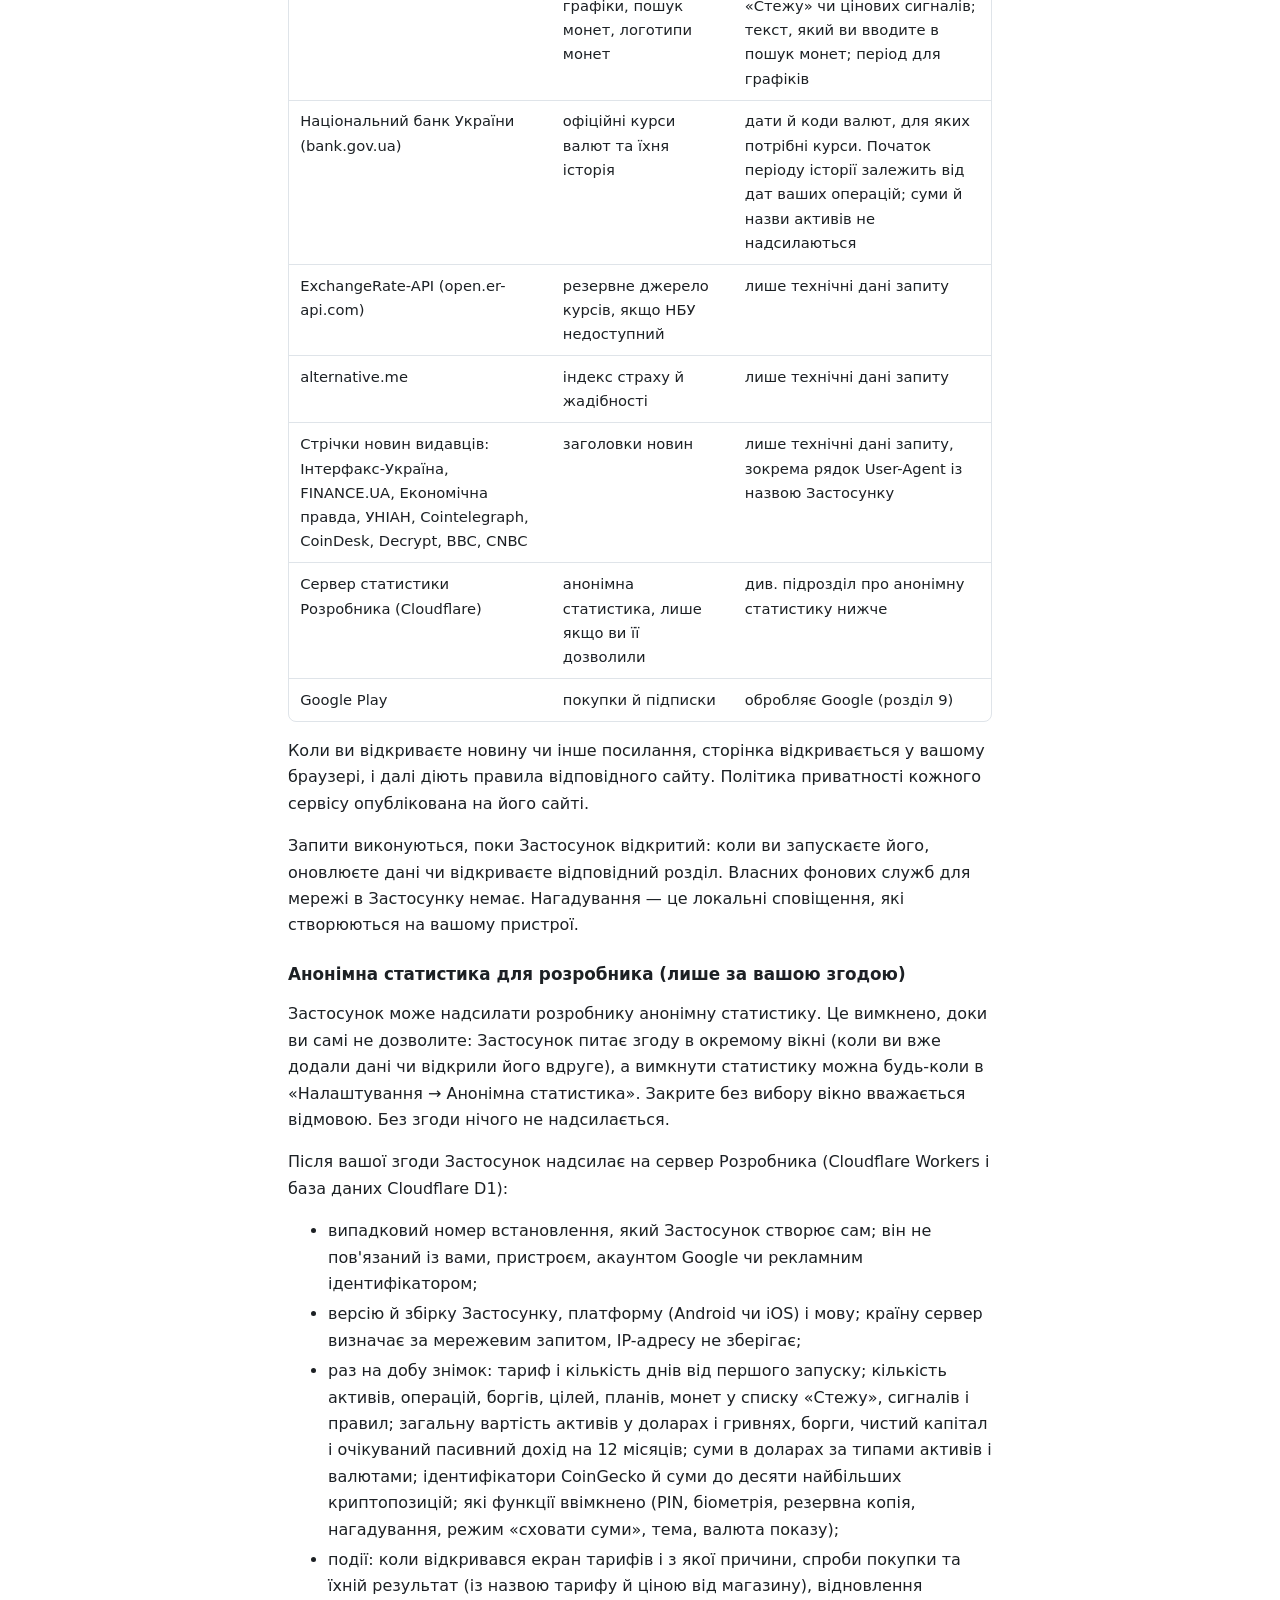
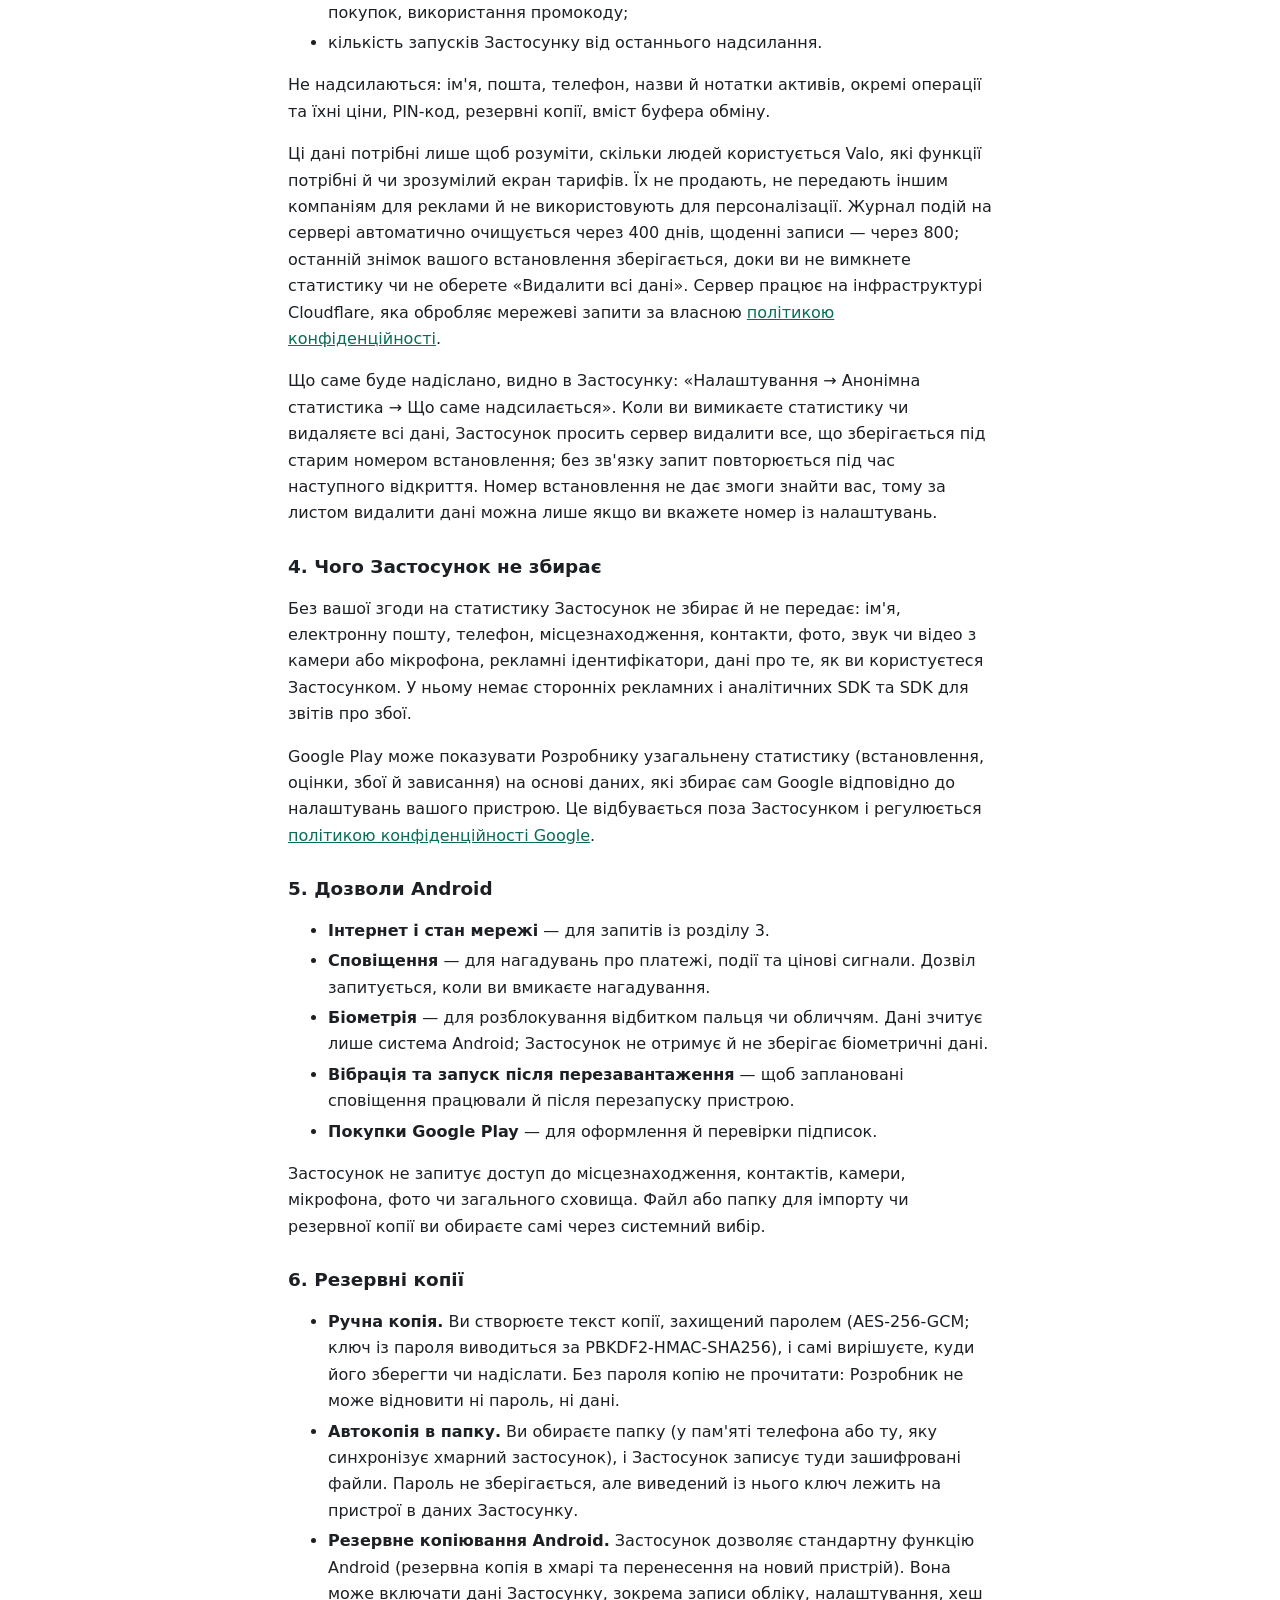
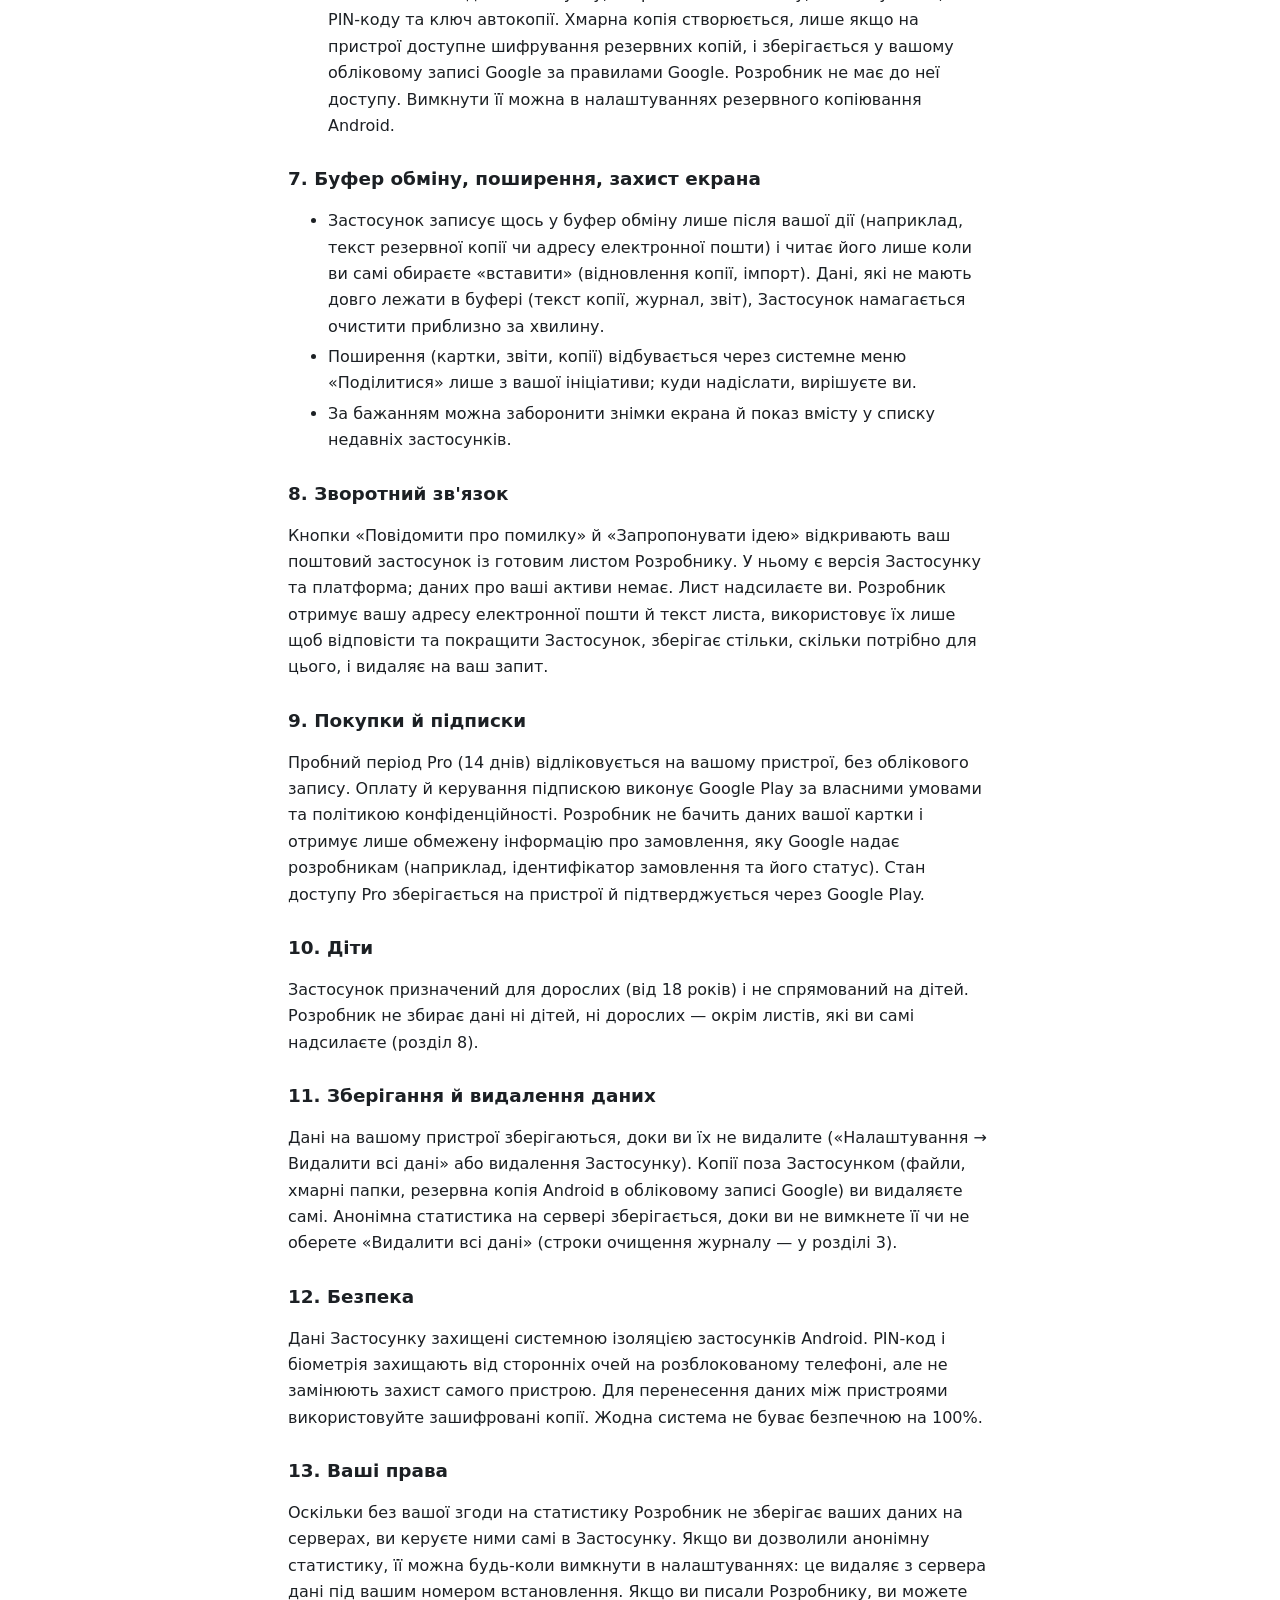
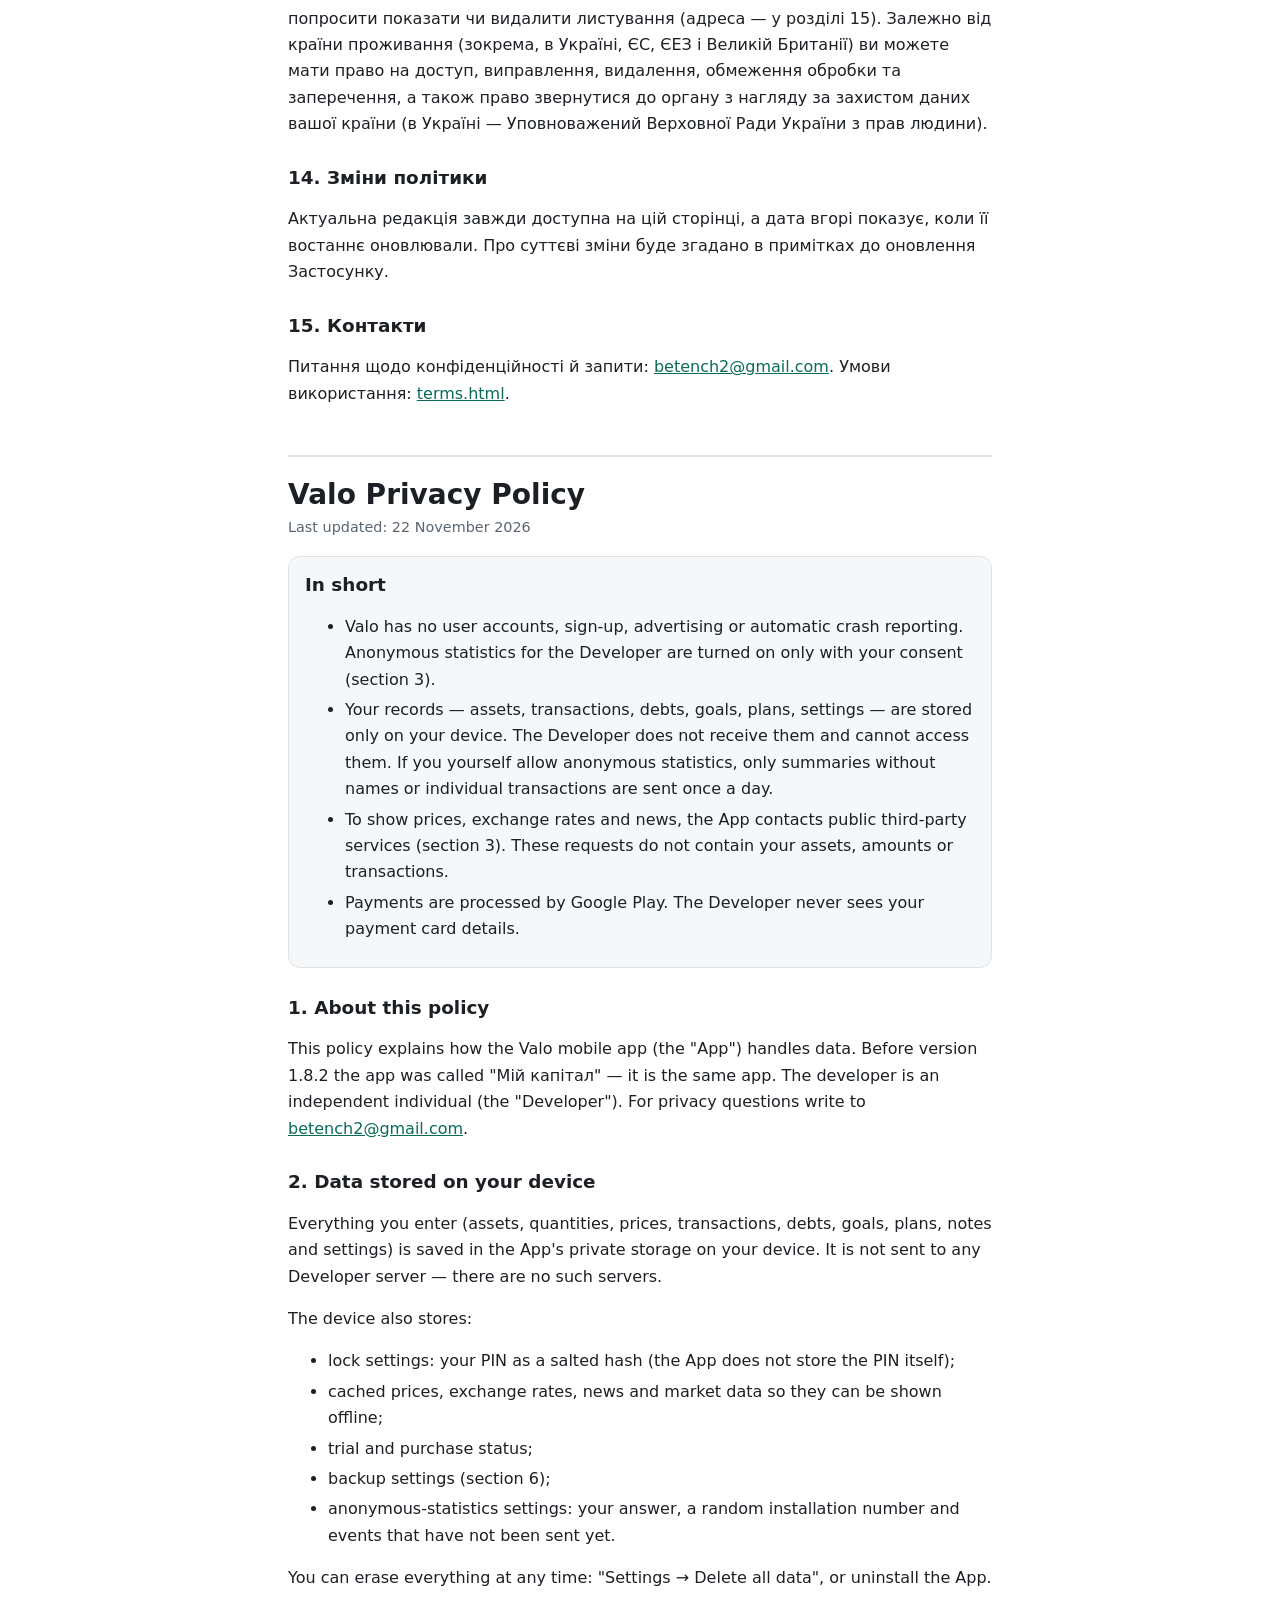
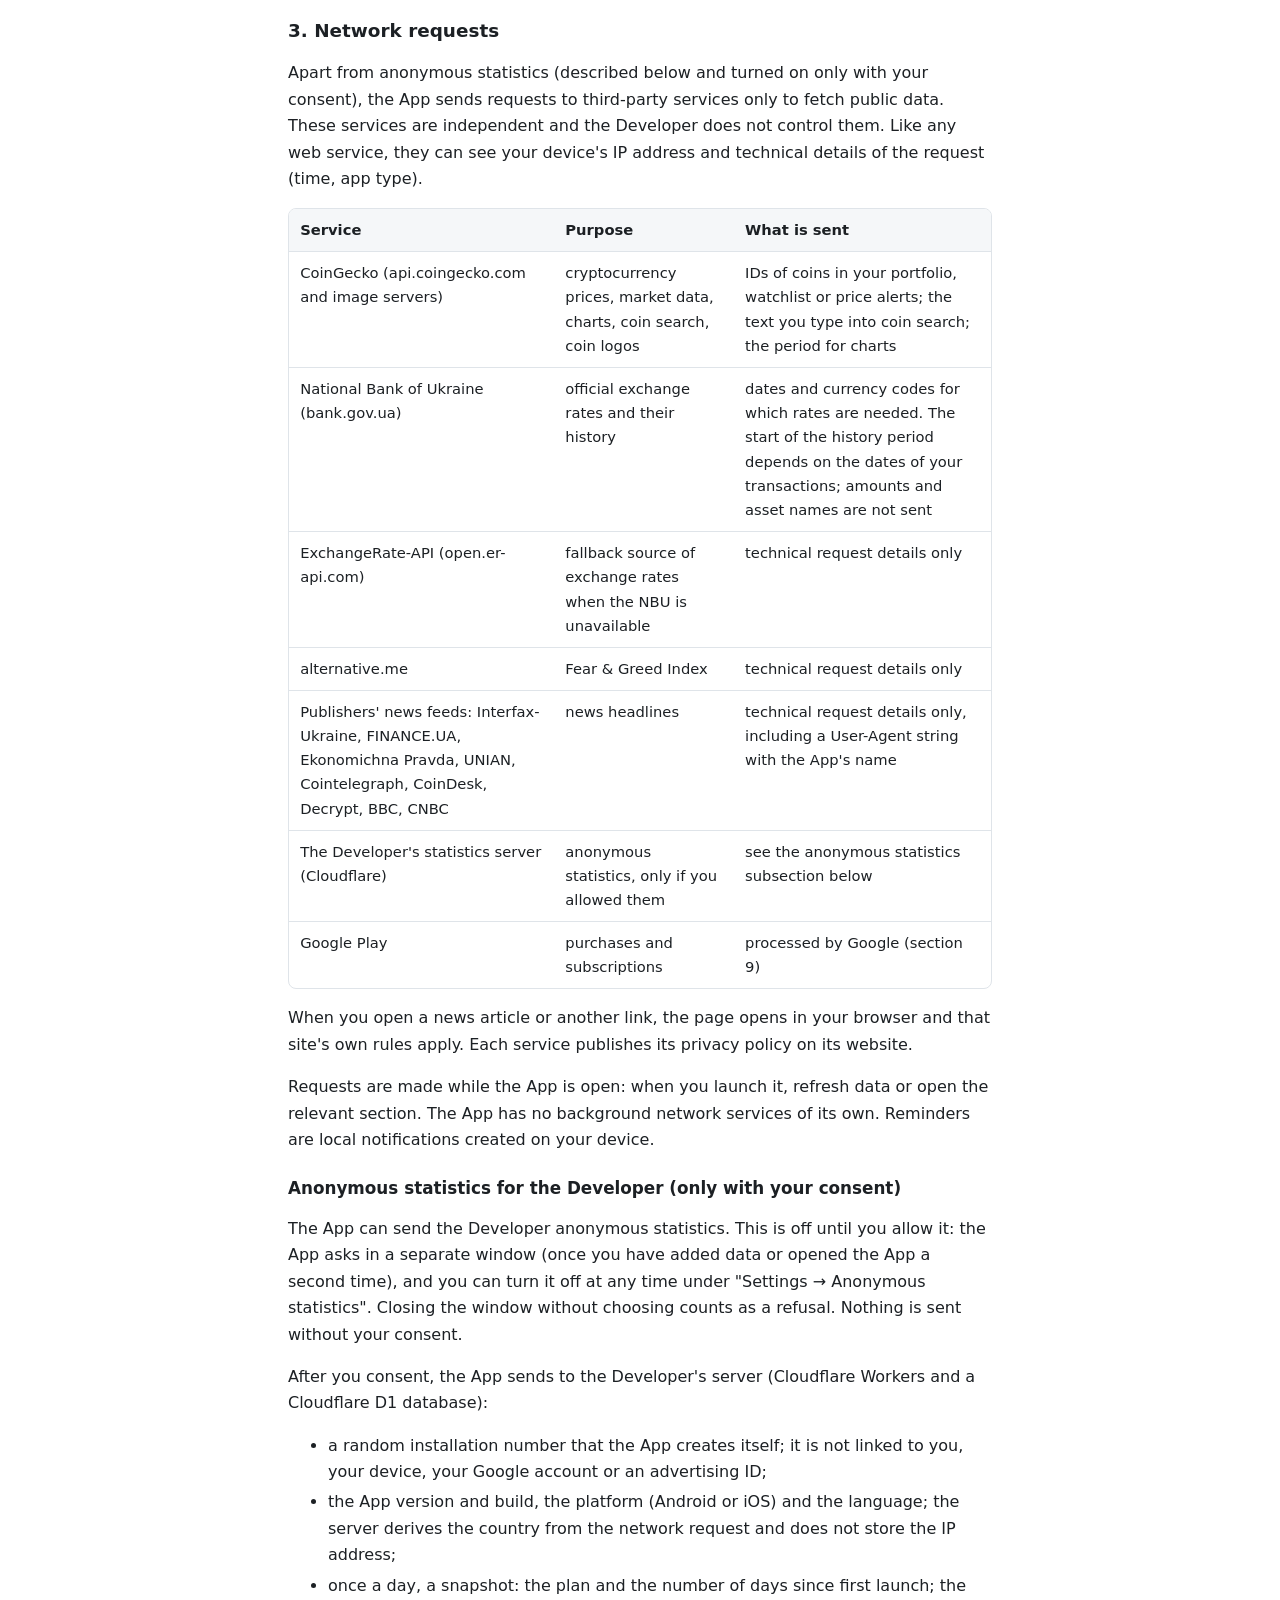
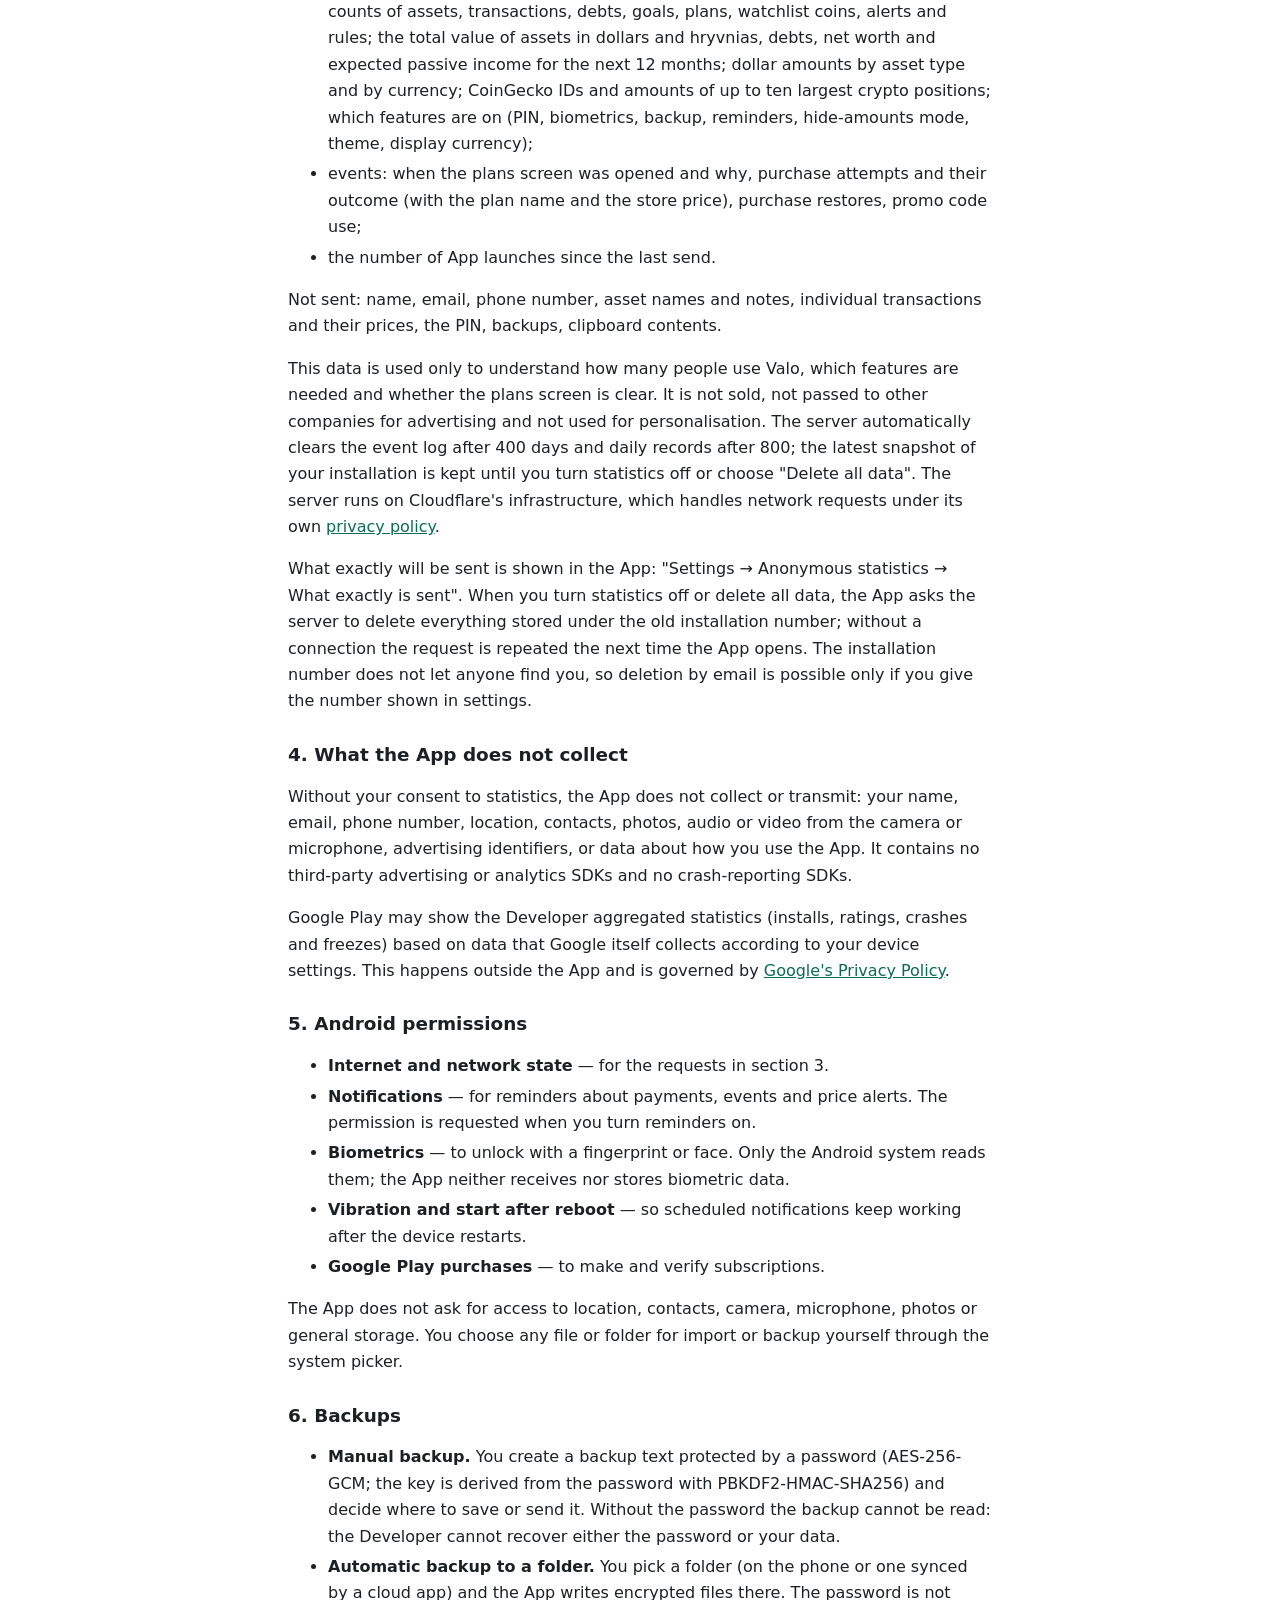
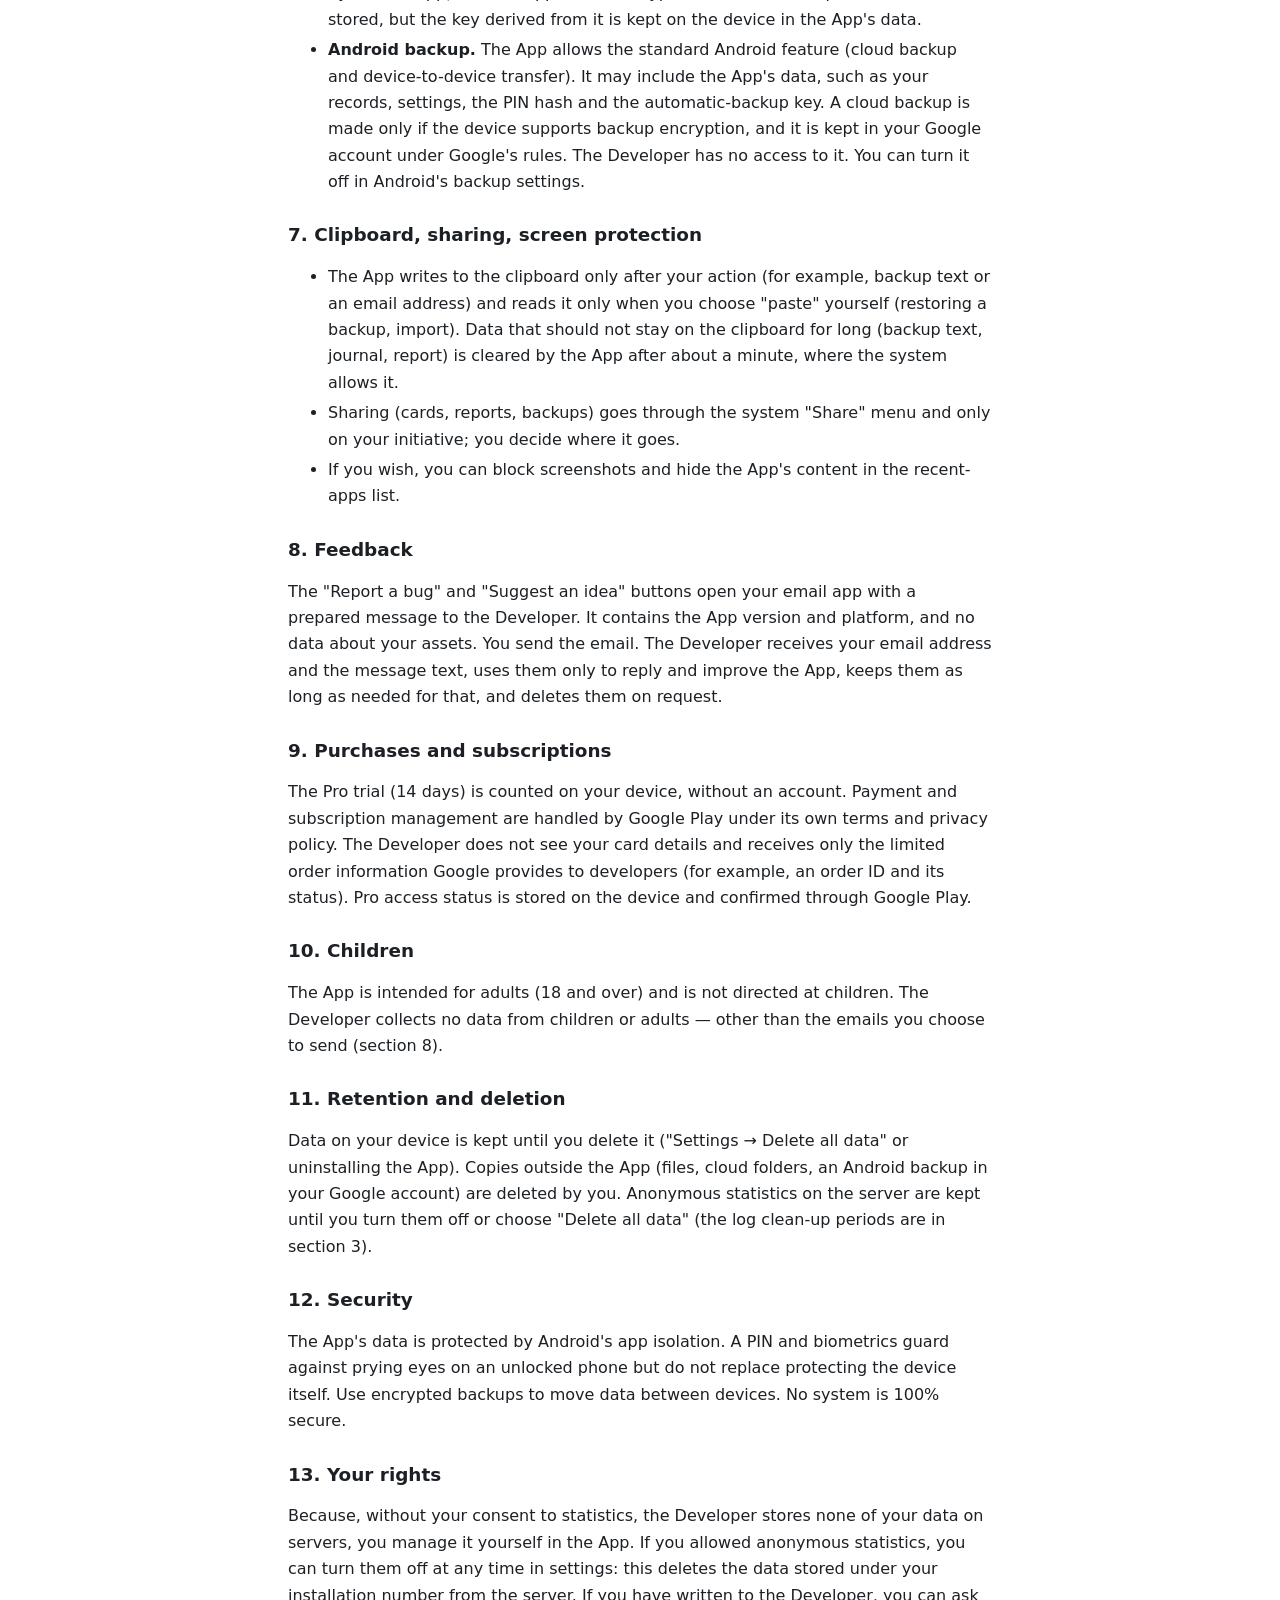
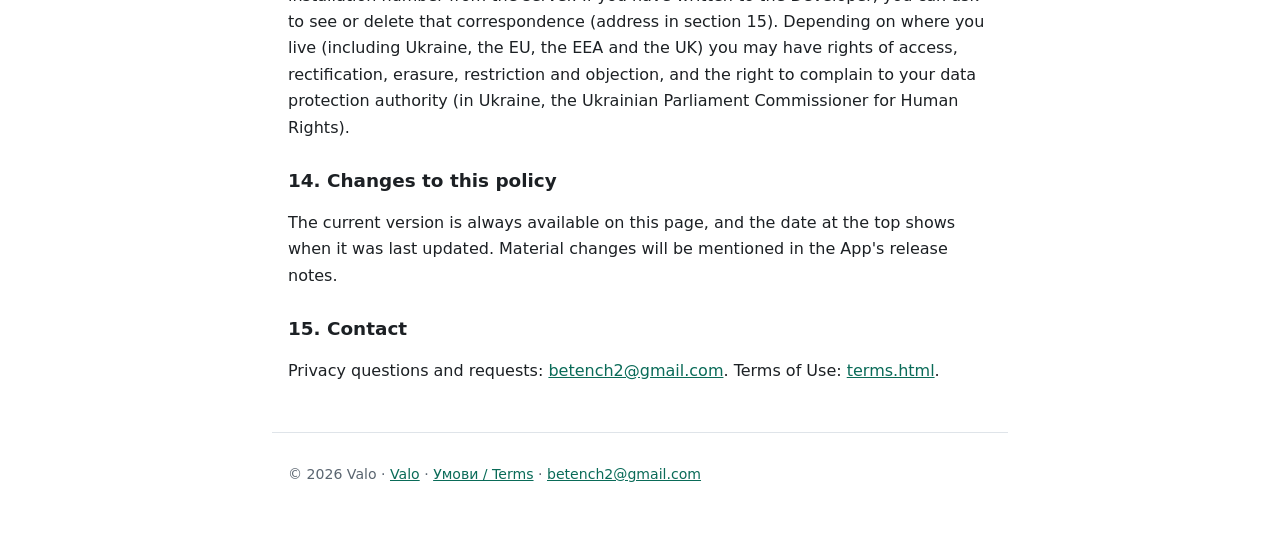
==== commit df94c30e: "Privacy policy: optional anonymous statistics (consent-based), updated summary and rights Co-Authore" ====
--- a/privacy.html
+++ b/privacy.html
@@ -24,8 +24,8 @@
   <div class="summary">
     <h2>Коротко</h2>
     <ul>
-      <li>У Valo немає облікових записів, реєстрації, реклами, аналітики та автоматичних звітів про збої.</li>
-      <li>Ваші записи — активи, операції, борги, цілі, плани, налаштування — зберігаються лише на вашому пристрої. Розробник не отримує їх і не має до них доступу.</li>
+      <li>У Valo немає облікових записів, реєстрації, реклами та автоматичних звітів про збої. Анонімна статистика для розробника вмикається лише за вашою згодою (розділ 3).</li>
+      <li>Ваші записи — активи, операції, борги, цілі, плани, налаштування — зберігаються лише на вашому пристрої. Розробник не отримує їх і не має до них доступу. Якщо ви самі дозволите анонімну статистику, раз на добу йдуть лише підсумки без назв і окремих операцій.</li>
       <li>Щоб показувати ціни, курси й новини, Застосунок звертається до відкритих сторонніх сервісів (розділ 3). У цих запитах немає ваших активів, сум чи операцій.</li>
       <li>Платежі обробляє Google Play. Розробник не бачить даних вашої платіжної картки.</li>
     </ul>
@@ -41,12 +41,13 @@
     <li>налаштування блокування: PIN-код у вигляді хеша із сіллю (самого PIN-коду Застосунок не зберігає);</li>
     <li>кеш цін, курсів, новин і ринкових даних, щоб показувати їх без мережі;</li>
     <li>стан пробного періоду та покупок;</li>
-    <li>параметри резервного копіювання (розділ 6).</li>
+    <li>параметри резервного копіювання (розділ 6);</li>
+    <li>налаштування анонімної статистики: ваша відповідь, випадковий номер встановлення й події, які ще не надіслано.</li>
   </ul>
   <p>Видалити все можна будь-коли: «Налаштування → Видалити всі дані» або видалення Застосунку.</p>
 
   <h2>3. Звернення до мережі</h2>
-  <p>Застосунок надсилає запити до сторонніх сервісів лише щоб отримати публічні дані. Ці сервіси самостійні, Розробник їх не контролює. Як і будь-який вебсервіс, вони бачать IP-адресу пристрою та технічні дані запиту (час, тип застосунку).</p>
+  <p>Окрім анонімної статистики (вона описана нижче й вмикається лише за вашою згодою), Застосунок надсилає запити до сторонніх сервісів лише щоб отримати публічні дані. Ці сервіси самостійні, Розробник їх не контролює. Як і будь-який вебсервіс, вони бачать IP-адресу пристрою та технічні дані запиту (час, тип застосунку).</p>
   <div class="table-wrap">
     <table>
       <thead>
@@ -79,6 +80,11 @@
           <td>лише технічні дані запиту, зокрема рядок User-Agent із назвою Застосунку</td>
         </tr>
         <tr>
+          <td>Сервер статистики Розробника (Cloudflare)</td>
+          <td>анонімна статистика, лише якщо ви її дозволили</td>
+          <td>див. підрозділ про анонімну статистику нижче</td>
+        </tr>
+        <tr>
           <td>Google Play</td>
           <td>покупки й підписки</td>
           <td>обробляє Google (розділ 9)</td>
@@ -89,8 +95,22 @@
   <p>Коли ви відкриваєте новину чи інше посилання, сторінка відкривається у вашому браузері, і далі діють правила відповідного сайту. Політика приватності кожного сервісу опублікована на його сайті.</p>
   <p>Запити виконуються, поки Застосунок відкритий: коли ви запускаєте його, оновлюєте дані чи відкриваєте відповідний розділ. Власних фонових служб для мережі в Застосунку немає. Нагадування — це локальні сповіщення, які створюються на вашому пристрої.</p>
 
+  <h3>Анонімна статистика для розробника (лише за вашою згодою)</h3>
+  <p>Застосунок може надсилати розробнику анонімну статистику. Це вимкнено, доки ви самі не дозволите: Застосунок питає згоду в окремому вікні (коли ви вже додали дані чи відкрили його вдруге), а вимкнути статистику можна будь-коли в «Налаштування → Анонімна статистика». Закрите без вибору вікно вважається відмовою. Без згоди нічого не надсилається.</p>
+  <p>Після вашої згоди Застосунок надсилає на сервер Розробника (Cloudflare Workers і база даних Cloudflare D1):</p>
+  <ul>
+    <li>випадковий номер встановлення, який Застосунок створює сам; він не пов'язаний із вами, пристроєм, акаунтом Google чи рекламним ідентифікатором;</li>
+    <li>версію й збірку Застосунку, платформу (Android чи iOS) і мову; країну сервер визначає за мережевим запитом, IP-адресу не зберігає;</li>
+    <li>раз на добу знімок: тариф і кількість днів від першого запуску; кількість активів, операцій, боргів, цілей, планів, монет у списку «Стежу», сигналів і правил; загальну вартість активів у доларах і гривнях, борги, чистий капітал і очікуваний пасивний дохід на 12 місяців; суми в доларах за типами активів і валютами; ідентифікатори CoinGecko й суми до десяти найбільших криптопозицій; які функції ввімкнено (PIN, біометрія, резервна копія, нагадування, режим «сховати суми», тема, валюта показу);</li>
+    <li>події: коли відкривався екран тарифів і з якої причини, спроби покупки та їхній результат (із назвою тарифу й ціною від магазину), відновлення покупок, використання промокоду;</li>
+    <li>кількість запусків Застосунку від останнього надсилання.</li>
+  </ul>
+  <p>Не надсилаються: ім'я, пошта, телефон, назви й нотатки активів, окремі операції та їхні ціни, PIN-код, резервні копії, вміст буфера обміну.</p>
+  <p>Ці дані потрібні лише щоб розуміти, скільки людей користується Valo, які функції потрібні й чи зрозумілий екран тарифів. Їх не продають, не передають іншим компаніям для реклами й не використовують для персоналізації. Журнал подій на сервері автоматично очищується через 400 днів, щоденні записи — через 800; останній знімок вашого встановлення зберігається, доки ви не вимкнете статистику чи не оберете «Видалити всі дані». Сервер працює на інфраструктурі Cloudflare, яка обробляє мережеві запити за власною <a href="https://www.cloudflare.com/privacypolicy/">політикою конфіденційності</a>.</p>
+  <p>Що саме буде надіслано, видно в Застосунку: «Налаштування → Анонімна статистика → Що саме надсилається». Коли ви вимикаєте статистику чи видаляєте всі дані, Застосунок просить сервер видалити все, що зберігається під старим номером встановлення; без зв'язку запит повторюється під час наступного відкриття. Номер встановлення не дає змоги знайти вас, тому за листом видалити дані можна лише якщо ви вкажете номер із налаштувань.</p>
+
   <h2>4. Чого Застосунок не збирає</h2>
-  <p>Застосунок не збирає й не передає: ім'я, електронну пошту, телефон, місцезнаходження, контакти, фото, звук чи відео з камери або мікрофона, рекламні ідентифікатори, дані про те, як ви користуєтеся Застосунком. У ньому немає рекламних, аналітичних чи SDK для звітів про збої.</p>
+  <p>Без вашої згоди на статистику Застосунок не збирає й не передає: ім'я, електронну пошту, телефон, місцезнаходження, контакти, фото, звук чи відео з камери або мікрофона, рекламні ідентифікатори, дані про те, як ви користуєтеся Застосунком. У ньому немає сторонніх рекламних і аналітичних SDK та SDK для звітів про збої.</p>
   <p>Google Play може показувати Розробнику узагальнену статистику (встановлення, оцінки, збої й зависання) на основі даних, які збирає сам Google відповідно до налаштувань вашого пристрою. Це відбувається поза Застосунком і регулюється <a href="https://policies.google.com/privacy">політикою конфіденційності Google</a>.</p>
 
   <h2>5. Дозволи Android</h2>
@@ -127,13 +147,13 @@
   <p>Застосунок призначений для дорослих (від 18 років) і не спрямований на дітей. Розробник не збирає дані ні дітей, ні дорослих — окрім листів, які ви самі надсилаєте (розділ 8).</p>
 
   <h2>11. Зберігання й видалення даних</h2>
-  <p>Дані на вашому пристрої зберігаються, доки ви їх не видалите («Налаштування → Видалити всі дані» або видалення Застосунку). Копії поза Застосунком (файли, хмарні папки, резервна копія Android в обліковому записі Google) ви видаляєте самі.</p>
+  <p>Дані на вашому пристрої зберігаються, доки ви їх не видалите («Налаштування → Видалити всі дані» або видалення Застосунку). Копії поза Застосунком (файли, хмарні папки, резервна копія Android в обліковому записі Google) ви видаляєте самі. Анонімна статистика на сервері зберігається, доки ви не вимкнете її чи не оберете «Видалити всі дані» (строки очищення журналу — у розділі 3).</p>
 
   <h2>12. Безпека</h2>
   <p>Дані Застосунку захищені системною ізоляцією застосунків Android. PIN-код і біометрія захищають від сторонніх очей на розблокованому телефоні, але не замінюють захист самого пристрою. Для перенесення даних між пристроями використовуйте зашифровані копії. Жодна система не буває безпечною на 100%.</p>
 
   <h2>13. Ваші права</h2>
-  <p>Оскільки Розробник не зберігає ваших персональних даних на серверах, ви керуєте ними самі в Застосунку. Якщо ви писали Розробнику, ви можете попросити показати чи видалити листування (адреса — у розділі 15). Залежно від країни проживання (зокрема, в Україні, ЄС, ЄЕЗ і Великій Британії) ви можете мати право на доступ, виправлення, видалення, обмеження обробки та заперечення, а також право звернутися до органу з нагляду за захистом даних вашої країни (в Україні — Уповноважений Верховної Ради України з прав людини).</p>
+  <p>Оскільки без вашої згоди на статистику Розробник не зберігає ваших даних на серверах, ви керуєте ними самі в Застосунку. Якщо ви дозволили анонімну статистику, її можна будь-коли вимкнути в налаштуваннях: це видаляє з сервера дані під вашим номером встановлення. Якщо ви писали Розробнику, ви можете попросити показати чи видалити листування (адреса — у розділі 15). Залежно від країни проживання (зокрема, в Україні, ЄС, ЄЕЗ і Великій Британії) ви можете мати право на доступ, виправлення, видалення, обмеження обробки та заперечення, а також право звернутися до органу з нагляду за захистом даних вашої країни (в Україні — Уповноважений Верховної Ради України з прав людини).</p>
 
   <h2>14. Зміни політики</h2>
   <p>Актуальна редакція завжди доступна на цій сторінці, а дата вгорі показує, коли її востаннє оновлювали. Про суттєві зміни буде згадано в примітках до оновлення Застосунку.</p>
@@ -151,8 +171,8 @@
   <div class="summary">
     <h2>In short</h2>
     <ul>
-      <li>Valo has no user accounts, sign-up, advertising, analytics or automatic crash reporting.</li>
-      <li>Your records — assets, transactions, debts, goals, plans, settings — are stored only on your device. The Developer does not receive them and cannot access them.</li>
+      <li>Valo has no user accounts, sign-up, advertising or automatic crash reporting. Anonymous statistics for the Developer are turned on only with your consent (section 3).</li>
+      <li>Your records — assets, transactions, debts, goals, plans, settings — are stored only on your device. The Developer does not receive them and cannot access them. If you yourself allow anonymous statistics, only summaries without names or individual transactions are sent once a day.</li>
       <li>To show prices, exchange rates and news, the App contacts public third-party services (section 3). These requests do not contain your assets, amounts or transactions.</li>
       <li>Payments are processed by Google Play. The Developer never sees your payment card details.</li>
     </ul>
@@ -168,12 +188,13 @@
     <li>lock settings: your PIN as a salted hash (the App does not store the PIN itself);</li>
     <li>cached prices, exchange rates, news and market data so they can be shown offline;</li>
     <li>trial and purchase status;</li>
-    <li>backup settings (section 6).</li>
+    <li>backup settings (section 6);</li>
+    <li>anonymous-statistics settings: your answer, a random installation number and events that have not been sent yet.</li>
   </ul>
   <p>You can erase everything at any time: "Settings → Delete all data", or uninstall the App.</p>
 
   <h2>3. Network requests</h2>
-  <p>The App sends requests to third-party services only to fetch public data. These services are independent and the Developer does not control them. Like any web service, they can see your device's IP address and technical details of the request (time, app type).</p>
+  <p>Apart from anonymous statistics (described below and turned on only with your consent), the App sends requests to third-party services only to fetch public data. These services are independent and the Developer does not control them. Like any web service, they can see your device's IP address and technical details of the request (time, app type).</p>
   <div class="table-wrap">
     <table>
       <thead>
@@ -206,6 +227,11 @@
           <td>technical request details only, including a User-Agent string with the App's name</td>
         </tr>
         <tr>
+          <td>The Developer's statistics server (Cloudflare)</td>
+          <td>anonymous statistics, only if you allowed them</td>
+          <td>see the anonymous statistics subsection below</td>
+        </tr>
+        <tr>
           <td>Google Play</td>
           <td>purchases and subscriptions</td>
           <td>processed by Google (section 9)</td>
@@ -216,8 +242,22 @@
   <p>When you open a news article or another link, the page opens in your browser and that site's own rules apply. Each service publishes its privacy policy on its website.</p>
   <p>Requests are made while the App is open: when you launch it, refresh data or open the relevant section. The App has no background network services of its own. Reminders are local notifications created on your device.</p>
 
+  <h3>Anonymous statistics for the Developer (only with your consent)</h3>
+  <p>The App can send the Developer anonymous statistics. This is off until you allow it: the App asks in a separate window (once you have added data or opened the App a second time), and you can turn it off at any time under "Settings → Anonymous statistics". Closing the window without choosing counts as a refusal. Nothing is sent without your consent.</p>
+  <p>After you consent, the App sends to the Developer's server (Cloudflare Workers and a Cloudflare D1 database):</p>
+  <ul>
+    <li>a random installation number that the App creates itself; it is not linked to you, your device, your Google account or an advertising ID;</li>
+    <li>the App version and build, the platform (Android or iOS) and the language; the server derives the country from the network request and does not store the IP address;</li>
+    <li>once a day, a snapshot: the plan and the number of days since first launch; the counts of assets, transactions, debts, goals, plans, watchlist coins, alerts and rules; the total value of assets in dollars and hryvnias, debts, net worth and expected passive income for the next 12 months; dollar amounts by asset type and by currency; CoinGecko IDs and amounts of up to ten largest crypto positions; which features are on (PIN, biometrics, backup, reminders, hide-amounts mode, theme, display currency);</li>
+    <li>events: when the plans screen was opened and why, purchase attempts and their outcome (with the plan name and the store price), purchase restores, promo code use;</li>
+    <li>the number of App launches since the last send.</li>
+  </ul>
+  <p>Not sent: name, email, phone number, asset names and notes, individual transactions and their prices, the PIN, backups, clipboard contents.</p>
+  <p>This data is used only to understand how many people use Valo, which features are needed and whether the plans screen is clear. It is not sold, not passed to other companies for advertising and not used for personalisation. The server automatically clears the event log after 400 days and daily records after 800; the latest snapshot of your installation is kept until you turn statistics off or choose "Delete all data". The server runs on Cloudflare's infrastructure, which handles network requests under its own <a href="https://www.cloudflare.com/privacypolicy/">privacy policy</a>.</p>
+  <p>What exactly will be sent is shown in the App: "Settings → Anonymous statistics → What exactly is sent". When you turn statistics off or delete all data, the App asks the server to delete everything stored under the old installation number; without a connection the request is repeated the next time the App opens. The installation number does not let anyone find you, so deletion by email is possible only if you give the number shown in settings.</p>
+
   <h2>4. What the App does not collect</h2>
-  <p>The App does not collect or transmit: your name, email, phone number, location, contacts, photos, audio or video from the camera or microphone, advertising identifiers, or data about how you use the App. It contains no advertising, analytics or crash-reporting SDKs.</p>
+  <p>Without your consent to statistics, the App does not collect or transmit: your name, email, phone number, location, contacts, photos, audio or video from the camera or microphone, advertising identifiers, or data about how you use the App. It contains no third-party advertising or analytics SDKs and no crash-reporting SDKs.</p>
   <p>Google Play may show the Developer aggregated statistics (installs, ratings, crashes and freezes) based on data that Google itself collects according to your device settings. This happens outside the App and is governed by <a href="https://policies.google.com/privacy">Google's Privacy Policy</a>.</p>
 
   <h2>5. Android permissions</h2>
@@ -254,13 +294,13 @@
   <p>The App is intended for adults (18 and over) and is not directed at children. The Developer collects no data from children or adults — other than the emails you choose to send (section 8).</p>
 
   <h2>11. Retention and deletion</h2>
-  <p>Data on your device is kept until you delete it ("Settings → Delete all data" or uninstalling the App). Copies outside the App (files, cloud folders, an Android backup in your Google account) are deleted by you.</p>
+  <p>Data on your device is kept until you delete it ("Settings → Delete all data" or uninstalling the App). Copies outside the App (files, cloud folders, an Android backup in your Google account) are deleted by you. Anonymous statistics on the server are kept until you turn them off or choose "Delete all data" (the log clean-up periods are in section 3).</p>
 
   <h2>12. Security</h2>
   <p>The App's data is protected by Android's app isolation. A PIN and biometrics guard against prying eyes on an unlocked phone but do not replace protecting the device itself. Use encrypted backups to move data between devices. No system is 100% secure.</p>
 
   <h2>13. Your rights</h2>
-  <p>Because the Developer stores none of your personal data on servers, you manage it yourself in the App. If you have written to the Developer, you can ask to see or delete that correspondence (address in section 15). Depending on where you live (including Ukraine, the EU, the EEA and the UK) you may have rights of access, rectification, erasure, restriction and objection, and the right to complain to your data protection authority (in Ukraine, the Ukrainian Parliament Commissioner for Human Rights).</p>
+  <p>Because, without your consent to statistics, the Developer stores none of your data on servers, you manage it yourself in the App. If you allowed anonymous statistics, you can turn them off at any time in settings: this deletes the data stored under your installation number from the server. If you have written to the Developer, you can ask to see or delete that correspondence (address in section 15). Depending on where you live (including Ukraine, the EU, the EEA and the UK) you may have rights of access, rectification, erasure, restriction and objection, and the right to complain to your data protection authority (in Ukraine, the Ukrainian Parliament Commissioner for Human Rights).</p>
 
   <h2>14. Changes to this policy</h2>
   <p>The current version is always available on this page, and the date at the top shows when it was last updated. Material changes will be mentioned in the App's release notes.</p>
--- a/style.css
+++ b/style.css
@@ -60,6 +60,7 @@
 
 h1 { font-size: 1.75rem; line-height: 1.25; margin: 1.25rem 0 .25rem; }
 h2 { font-size: 1.15rem; line-height: 1.35; margin: 1.75rem 0 .5rem; }
+h3 { font-size: 1.05rem; line-height: 1.35; margin: 1.5rem 0 .4rem; }
 
 p, li { overflow-wrap: anywhere; }
 li { margin: .25rem 0; }
